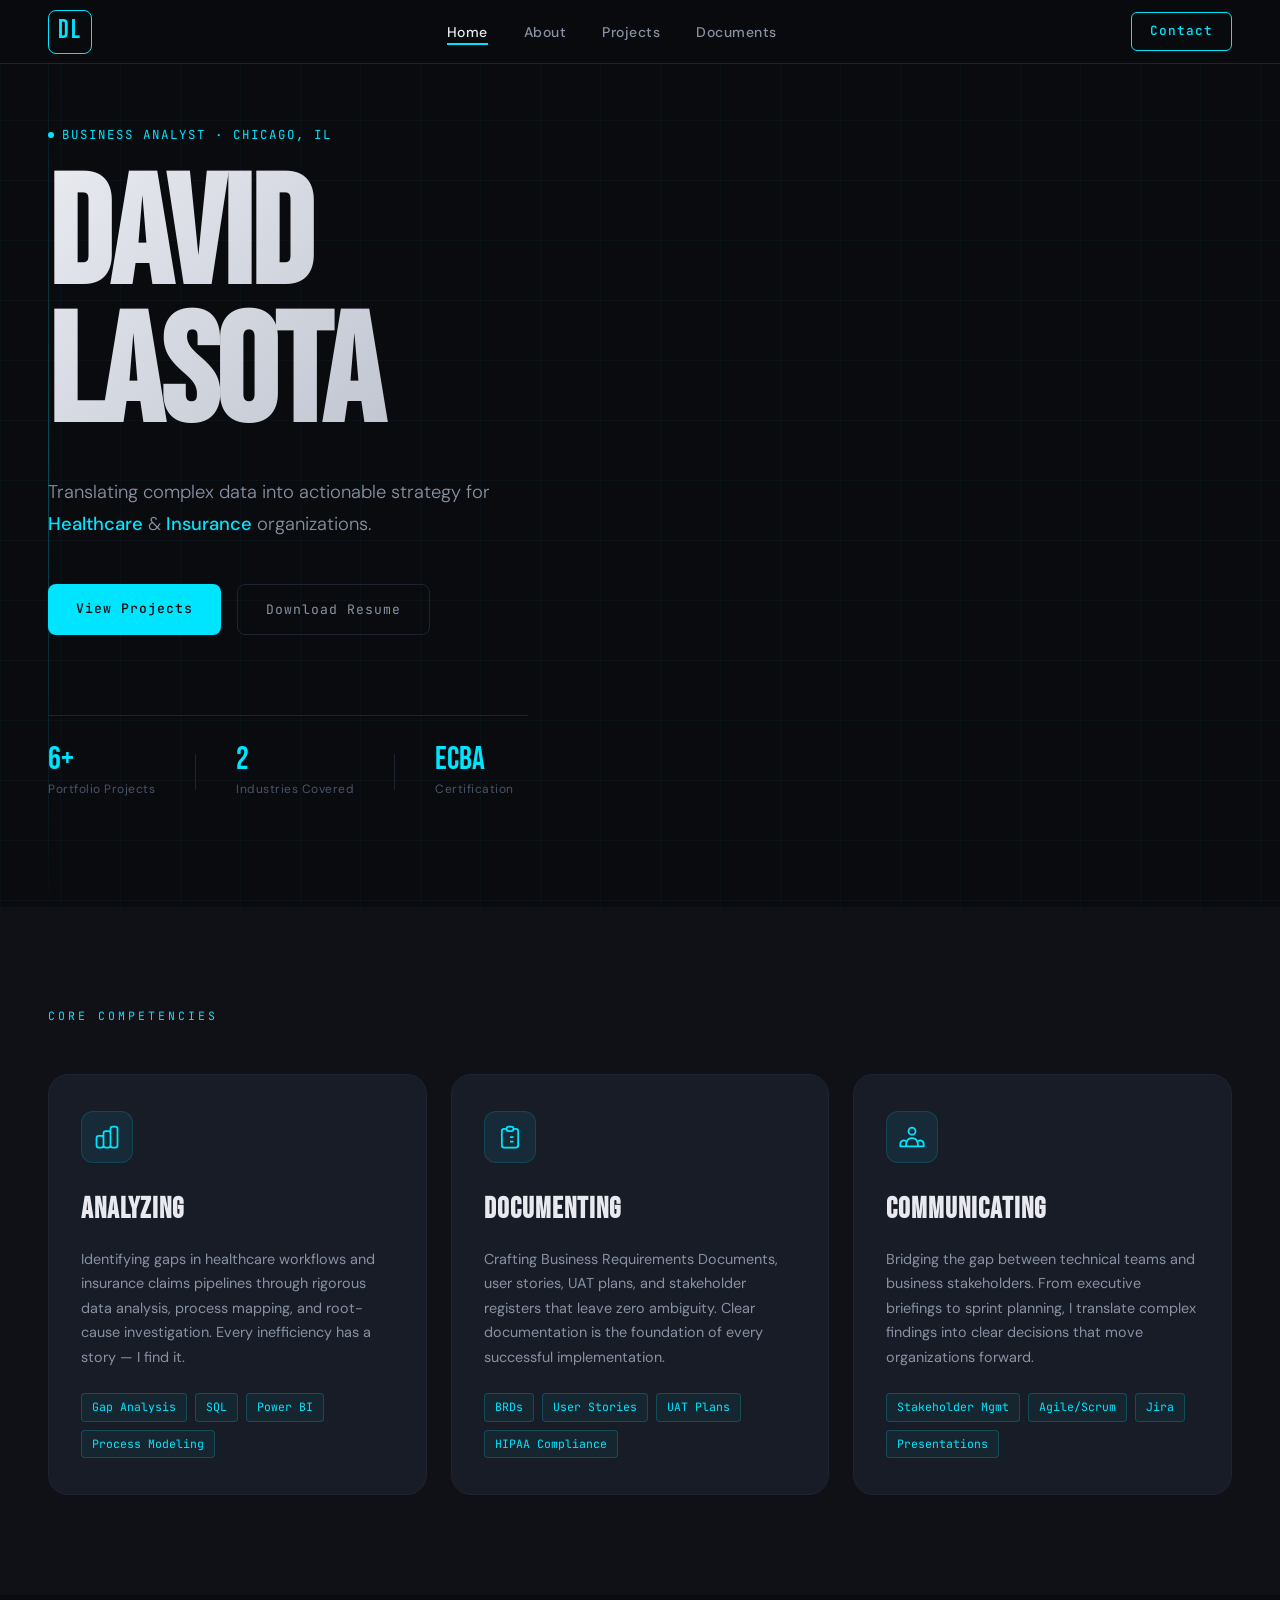
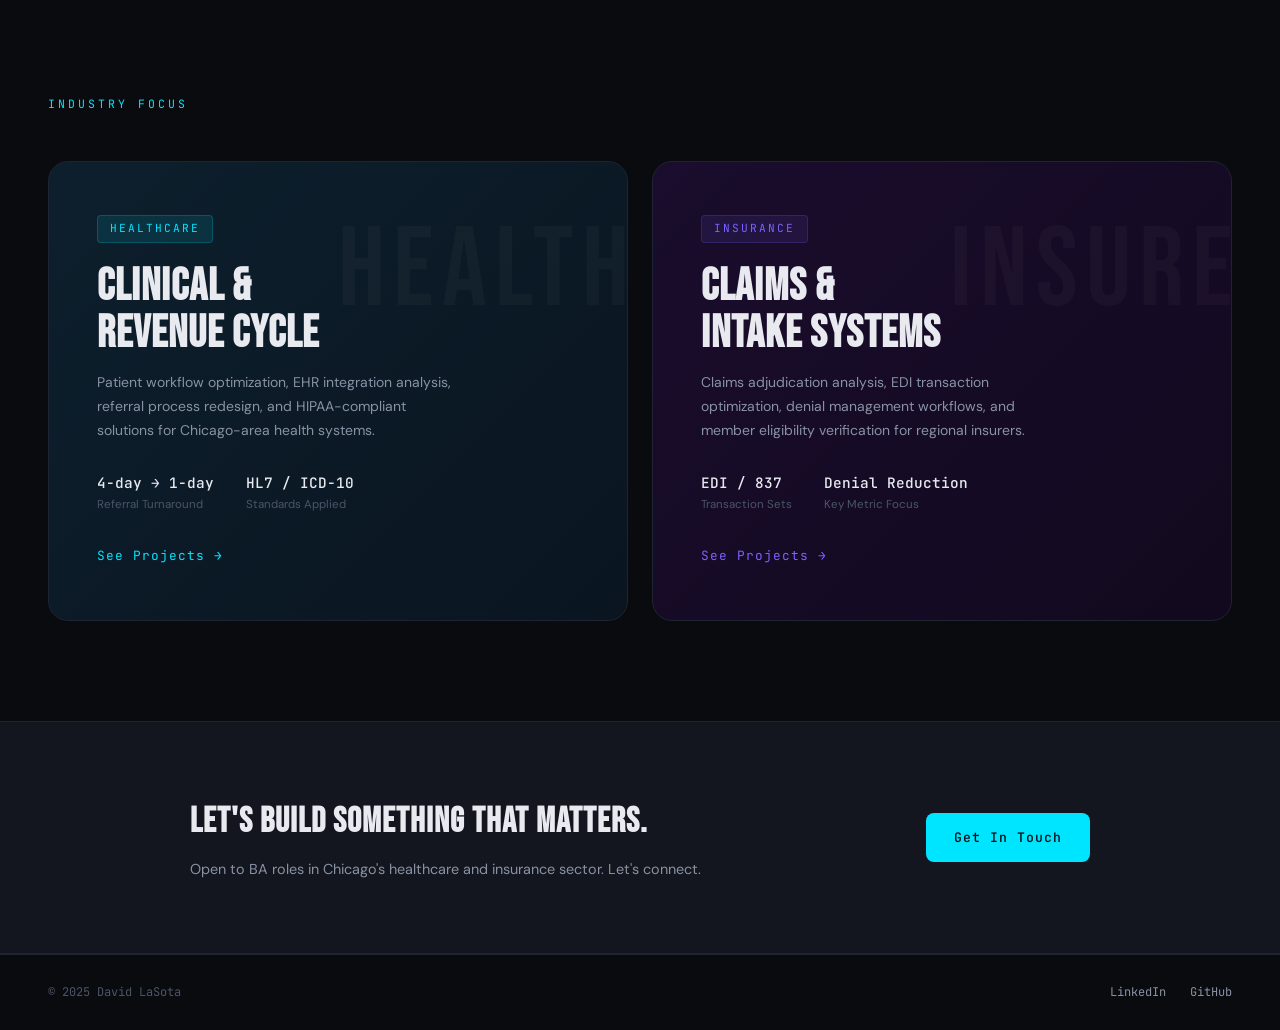
==== index.html @ ce4ca6f3 "Updated Email Contact" ====
<!DOCTYPE html>
<html lang="en">
<head>
  <meta charset="UTF-8" />
  <meta name="viewport" content="width=device-width, initial-scale=1.0"/>
  <title>David LaSota | Business Analyst</title>
  <link rel="preconnect" href="https://fonts.googleapis.com">
  <link rel="preconnect" href="https://fonts.gstatic.com" crossorigin>
  <link href="https://fonts.googleapis.com/css2?family=Bebas+Neue&family=DM+Sans:wght@300;400;500&family=JetBrains+Mono:wght@400;500&display=swap" rel="stylesheet">
  <link rel="stylesheet" href="style.css">
</head>
<body>

  <!-- NAV -->
  <nav class="navbar">
    <div class="nav-logo">DL</div>
    <ul class="nav-links">
      <li><a href="index.html" class="active">Home</a></li>
      <li><a href="about.html">About</a></li>
      <li><a href="projects.html">Projects</a></li>
      <li><a href="documents.html">Documents</a></li>
    </ul>
    <a href="mailto:djlasota2@gmail.com" class="nav-cta">Contact</a>
  </nav>

  <!-- HERO -->
  <section class="hero">
    <div class="hero-bg-grid"></div>
    <div class="hero-accent-line"></div>

    <div class="hero-content">
      <div class="hero-tag animate-in" style="animation-delay:0.1s">
        <span class="dot"></span> Business Analyst · Chicago, IL
      </div>
      <h1 class="hero-name animate-in" style="animation-delay:0.2s">David<br>LaSota</h1>
      <p class="hero-sub animate-in" style="animation-delay:0.35s">
        Translating complex data into actionable strategy for<br>
        <span class="accent">Healthcare</span> &amp; <span class="accent">Insurance</span> organizations.
      </p>
      <div class="hero-actions animate-in" style="animation-delay:0.5s">
        <a href="projects.html" class="btn-primary">View Projects</a>
        <a href="documents.html" class="btn-ghost">Download Resume</a>
      </div>
    </div>

    <div class="hero-stats animate-in" style="animation-delay:0.65s">
      <div class="stat">
        <span class="stat-num">6+</span>
        <span class="stat-label">Portfolio Projects</span>
      </div>
      <div class="stat-divider"></div>
      <div class="stat">
        <span class="stat-num">2</span>
        <span class="stat-label">Industries Covered</span>
      </div>
      <div class="stat-divider"></div>
      <div class="stat">
        <span class="stat-num">ECBA</span>
        <span class="stat-label">Certification</span>
      </div>
    </div>
  </section>

  <!-- PILLARS -->
  <section class="pillars">
    <div class="section-label">Core Competencies</div>

    <div class="pillars-grid">

      <div class="pillar-card animate-slide" style="animation-delay:0.1s">
        <div class="pillar-icon">
          <svg width="28" height="28" viewBox="0 0 24 24" fill="none" stroke="currentColor" stroke-width="1.5"><path d="M9 19v-6a2 2 0 00-2-2H5a2 2 0 00-2 2v6a2 2 0 002 2h2a2 2 0 002-2zm0 0V9a2 2 0 012-2h2a2 2 0 012 2v10m-6 0a2 2 0 002 2h2a2 2 0 002-2m0 0V5a2 2 0 012-2h2a2 2 0 012 2v14a2 2 0 01-2 2h-2a2 2 0 01-2-2z"/></svg>
        </div>
        <h3>Analyzing</h3>
        <p>Identifying gaps in healthcare workflows and insurance claims pipelines through rigorous data analysis, process mapping, and root-cause investigation. Every inefficiency has a story — I find it.</p>
        <div class="pillar-skills">
          <span>Gap Analysis</span><span>SQL</span><span>Power BI</span><span>Process Modeling</span>
        </div>
      </div>

      <div class="pillar-card animate-slide" style="animation-delay:0.25s">
        <div class="pillar-icon">
          <svg width="28" height="28" viewBox="0 0 24 24" fill="none" stroke="currentColor" stroke-width="1.5"><path d="M9 5H7a2 2 0 00-2 2v12a2 2 0 002 2h10a2 2 0 002-2V7a2 2 0 00-2-2h-2M9 5a2 2 0 002 2h2a2 2 0 002-2M9 5a2 2 0 012-2h2a2 2 0 012 2m-3 7h3m-3 4h3m-6-4h.01M9 16h.01"/></svg>
        </div>
        <h3>Documenting</h3>
        <p>Crafting Business Requirements Documents, user stories, UAT plans, and stakeholder registers that leave zero ambiguity. Clear documentation is the foundation of every successful implementation.</p>
        <div class="pillar-skills">
          <span>BRDs</span><span>User Stories</span><span>UAT Plans</span><span>HIPAA Compliance</span>
        </div>
      </div>

      <div class="pillar-card animate-slide" style="animation-delay:0.4s">
        <div class="pillar-icon">
          <svg width="28" height="28" viewBox="0 0 24 24" fill="none" stroke="currentColor" stroke-width="1.5"><path d="M17 20h5v-2a3 3 0 00-5.356-1.857M17 20H7m10 0v-2c0-.656-.126-1.283-.356-1.857M7 20H2v-2a3 3 0 015.356-1.857M7 20v-2c0-.656.126-1.283.356-1.857m0 0a5.002 5.002 0 019.288 0M15 7a3 3 0 11-6 0 3 3 0 016 0z"/></svg>
        </div>
        <h3>Communicating</h3>
        <p>Bridging the gap between technical teams and business stakeholders. From executive briefings to sprint planning, I translate complex findings into clear decisions that move organizations forward.</p>
        <div class="pillar-skills">
          <span>Stakeholder Mgmt</span><span>Agile/Scrum</span><span>Jira</span><span>Presentations</span>
        </div>
      </div>

    </div>
  </section>

  <!-- INDUSTRIES -->
  <section class="industries">
    <div class="section-label">Industry Focus</div>
    <div class="industries-grid">
      <div class="industry-card healthcare">
        <div class="industry-bg-text">HEALTH</div>
        <div class="industry-content">
          <div class="industry-tag">Healthcare</div>
          <h2>Clinical &amp;<br>Revenue Cycle</h2>
          <p>Patient workflow optimization, EHR integration analysis, referral process redesign, and HIPAA-compliant solutions for Chicago-area health systems.</p>
          <div class="industry-metrics">
            <div><span>4-day → 1-day</span><small>Referral Turnaround</small></div>
            <div><span>HL7 / ICD-10</span><small>Standards Applied</small></div>
          </div>
          <a href="projects.html" class="industry-link">See Projects →</a>
        </div>
      </div>
      <div class="industry-card insurance">
        <div class="industry-bg-text">INSURE</div>
        <div class="industry-content">
          <div class="industry-tag">Insurance</div>
          <h2>Claims &amp;<br>Intake Systems</h2>
          <p>Claims adjudication analysis, EDI transaction optimization, denial management workflows, and member eligibility verification for regional insurers.</p>
          <div class="industry-metrics">
            <div><span>EDI / 837</span><small>Transaction Sets</small></div>
            <div><span>Denial Reduction</span><small>Key Metric Focus</small></div>
          </div>
          <a href="projects.html" class="industry-link">See Projects →</a>
        </div>
      </div>
    </div>
  </section>

  <!-- CONTACT STRIP -->
  <section class="contact-strip">
    <div class="contact-strip-inner">
      <div>
        <h2>Let's build something that matters.</h2>
        <p>Open to BA roles in Chicago's healthcare and insurance sector. Let's connect.</p>
      </div>
      <a href="mailto:djlasota2@gmail.com" class="btn-primary">Get In Touch</a>
    </div>
  </section>

  <footer>
    <span>© 2025 David LaSota</span>
    <div class="footer-links">
      <a href="https://linkedin.com" target="_blank">LinkedIn</a>
      <a href="https://github.com" target="_blank">GitHub</a>
    </div>
  </footer>

</body>
</html>
---- style.css ----
/* ===========================
   DAVID LASOTA PORTFOLIO
   Dark · Bold · Modern
   =========================== */

*, *::before, *::after { box-sizing: border-box; margin: 0; padding: 0; }

:root {
  --bg:        #0a0b0f;
  --bg2:       #0f1117;
  --bg3:       #13161e;
  --surface:   #181c26;
  --border:    #1f2433;
  --accent:    #00e5ff;
  --accent2:   #ff4d6d;
  --accent3:   #7b61ff;
  --text:      #e8eaf0;
  --text-dim:  #8892a4;
  --text-mute: #4a5568;
  --font-display: 'Bebas Neue', sans-serif;
  --font-body:    'DM Sans', sans-serif;
  --font-mono:    'JetBrains Mono', monospace;
  --radius:    12px;
  --radius-lg: 20px;
}

html { scroll-behavior: smooth; }

body {
  background: var(--bg);
  color: var(--text);
  font-family: var(--font-body);
  font-size: 16px;
  line-height: 1.6;
  overflow-x: hidden;
}

a { color: inherit; text-decoration: none; }
img { max-width: 100%; }

/* ── SCROLLBAR ── */
::-webkit-scrollbar { width: 6px; }
::-webkit-scrollbar-track { background: var(--bg); }
::-webkit-scrollbar-thumb { background: var(--border); border-radius: 3px; }

/* ══════════════════════════
   NAVBAR
══════════════════════════ */
.navbar {
  position: fixed;
  top: 0; left: 0; right: 0;
  z-index: 100;
  display: flex;
  align-items: center;
  justify-content: space-between;
  padding: 0 48px;
  height: 64px;
  background: rgba(10, 11, 15, 0.85);
  backdrop-filter: blur(20px);
  border-bottom: 1px solid var(--border);
}

.nav-logo {
  font-family: var(--font-display);
  font-size: 1.6rem;
  letter-spacing: 2px;
  color: var(--accent);
  width: 44px;
  height: 44px;
  border: 1.5px solid var(--accent);
  display: flex;
  align-items: center;
  justify-content: center;
  border-radius: 8px;
}

.nav-links {
  display: flex;
  list-style: none;
  gap: 36px;
}

.nav-links a {
  font-size: 0.875rem;
  font-weight: 500;
  color: var(--text-dim);
  letter-spacing: 0.5px;
  transition: color 0.2s;
  position: relative;
}

.nav-links a::after {
  content: '';
  position: absolute;
  bottom: -4px; left: 0;
  width: 0; height: 1.5px;
  background: var(--accent);
  transition: width 0.25s ease;
}

.nav-links a:hover, .nav-links a.active {
  color: var(--text);
}
.nav-links a:hover::after, .nav-links a.active::after {
  width: 100%;
}

.nav-cta {
  font-size: 0.8rem;
  font-weight: 500;
  font-family: var(--font-mono);
  letter-spacing: 1px;
  color: var(--accent);
  border: 1px solid var(--accent);
  padding: 8px 18px;
  border-radius: 6px;
  transition: background 0.2s, color 0.2s;
}
.nav-cta:hover {
  background: var(--accent);
  color: var(--bg);
}

/* ══════════════════════════
   HERO
══════════════════════════ */
.hero {
  min-height: 100vh;
  display: flex;
  flex-direction: column;
  justify-content: center;
  padding: 120px 48px 80px;
  position: relative;
  overflow: hidden;
}

.hero-bg-grid {
  position: absolute;
  inset: 0;
  background-image:
    linear-gradient(rgba(0,229,255,0.03) 1px, transparent 1px),
    linear-gradient(90deg, rgba(0,229,255,0.03) 1px, transparent 1px);
  background-size: 60px 60px;
  pointer-events: none;
}

.hero-accent-line {
  position: absolute;
  top: 0; left: 48px;
  width: 1px;
  height: 100%;
  background: linear-gradient(to bottom, transparent, var(--accent), transparent);
  opacity: 0.3;
}

.hero-tag {
  display: inline-flex;
  align-items: center;
  gap: 8px;
  font-family: var(--font-mono);
  font-size: 0.78rem;
  color: var(--accent);
  letter-spacing: 2px;
  text-transform: uppercase;
  margin-bottom: 24px;
}

.dot {
  width: 6px; height: 6px;
  border-radius: 50%;
  background: var(--accent);
  animation: pulse 2s ease-in-out infinite;
}

@keyframes pulse {
  0%, 100% { opacity: 1; transform: scale(1); }
  50% { opacity: 0.4; transform: scale(0.7); }
}

.hero-name {
  font-family: var(--font-display);
  font-size: clamp(72px, 12vw, 160px);
  line-height: 0.9;
  letter-spacing: -2px;
  color: var(--text);
  margin-bottom: 32px;
  background: linear-gradient(135deg, #e8eaf0 0%, #8892a4 100%);
  -webkit-background-clip: text;
  -webkit-text-fill-color: transparent;
  background-clip: text;
}

.hero-sub {
  font-size: 1.15rem;
  color: var(--text-dim);
  font-weight: 300;
  line-height: 1.7;
  max-width: 480px;
  margin-bottom: 44px;
}

.accent {
  color: var(--accent);
  font-weight: 500;
  -webkit-text-fill-color: var(--accent);
}

.hero-actions {
  display: flex;
  gap: 16px;
  margin-bottom: 80px;
}

.btn-primary {
  background: var(--accent);
  color: var(--bg);
  font-family: var(--font-mono);
  font-size: 0.82rem;
  font-weight: 500;
  letter-spacing: 1px;
  padding: 14px 28px;
  border-radius: 8px;
  transition: transform 0.2s, box-shadow 0.2s;
}
.btn-primary:hover {
  transform: translateY(-2px);
  box-shadow: 0 8px 30px rgba(0,229,255,0.3);
}

.btn-ghost {
  color: var(--text-dim);
  font-family: var(--font-mono);
  font-size: 0.82rem;
  letter-spacing: 1px;
  padding: 14px 28px;
  border-radius: 8px;
  border: 1px solid var(--border);
  transition: border-color 0.2s, color 0.2s;
}
.btn-ghost:hover {
  border-color: var(--text-dim);
  color: var(--text);
}

.hero-stats {
  display: flex;
  align-items: center;
  gap: 40px;
  padding: 28px 0;
  border-top: 1px solid var(--border);
  max-width: 480px;
}

.stat { display: flex; flex-direction: column; }
.stat-num {
  font-family: var(--font-display);
  font-size: 2rem;
  color: var(--accent);
  line-height: 1;
}
.stat-label {
  font-size: 0.75rem;
  color: var(--text-mute);
  letter-spacing: 0.5px;
  margin-top: 4px;
}
.stat-divider {
  width: 1px;
  height: 36px;
  background: var(--border);
}

/* ══════════════════════════
   PILLARS
══════════════════════════ */
.pillars {
  padding: 100px 48px;
  background: var(--bg2);
  position: relative;
}

.section-label {
  font-family: var(--font-mono);
  font-size: 0.72rem;
  letter-spacing: 3px;
  text-transform: uppercase;
  color: var(--accent);
  margin-bottom: 48px;
}

.pillars-grid {
  display: grid;
  grid-template-columns: repeat(auto-fit, minmax(280px, 1fr));
  gap: 24px;
}

.pillar-card {
  background: var(--surface);
  border: 1px solid var(--border);
  border-radius: var(--radius-lg);
  padding: 36px 32px;
  transition: border-color 0.3s, transform 0.3s;
  position: relative;
  overflow: hidden;
}

.pillar-card::before {
  content: '';
  position: absolute;
  top: 0; left: 0; right: 0;
  height: 2px;
  background: linear-gradient(90deg, var(--accent), var(--accent3));
  transform: scaleX(0);
  transform-origin: left;
  transition: transform 0.4s ease;
}

.pillar-card:hover {
  border-color: rgba(0,229,255,0.3);
  transform: translateY(-4px);
}
.pillar-card:hover::before {
  transform: scaleX(1);
}

.pillar-icon {
  width: 52px; height: 52px;
  border-radius: 12px;
  background: rgba(0,229,255,0.08);
  border: 1px solid rgba(0,229,255,0.15);
  display: flex;
  align-items: center;
  justify-content: center;
  color: var(--accent);
  margin-bottom: 24px;
}

.pillar-card h3 {
  font-family: var(--font-display);
  font-size: 1.8rem;
  letter-spacing: 1px;
  color: var(--text);
  margin-bottom: 14px;
}

.pillar-card p {
  font-size: 0.9rem;
  color: var(--text-dim);
  line-height: 1.7;
  margin-bottom: 24px;
}

.pillar-skills {
  display: flex;
  flex-wrap: wrap;
  gap: 8px;
}

.pillar-skills span {
  font-family: var(--font-mono);
  font-size: 0.72rem;
  color: var(--accent);
  border: 1px solid rgba(0,229,255,0.2);
  padding: 4px 10px;
  border-radius: 4px;
  background: rgba(0,229,255,0.05);
}

/* ══════════════════════════
   INDUSTRIES
══════════════════════════ */
.industries {
  padding: 100px 48px;
  background: var(--bg);
}

.industries-grid {
  display: grid;
  grid-template-columns: 1fr 1fr;
  gap: 24px;
}

.industry-card {
  position: relative;
  border-radius: var(--radius-lg);
  padding: 52px 48px;
  overflow: hidden;
  border: 1px solid var(--border);
  min-height: 380px;
  display: flex;
  align-items: flex-end;
  transition: border-color 0.3s;
}

.industry-card.healthcare {
  background: linear-gradient(135deg, #0d1f2d 0%, #0a1520 100%);
}

.industry-card.insurance {
  background: linear-gradient(135deg, #1a0d2d 0%, #12091e 100%);
}

.industry-card.healthcare:hover { border-color: rgba(0,229,255,0.4); }
.industry-card.insurance:hover { border-color: rgba(123,97,255,0.4); }

.industry-bg-text {
  position: absolute;
  top: 20px; right: -10px;
  font-family: var(--font-display);
  font-size: 7rem;
  letter-spacing: 8px;
  color: rgba(255,255,255,0.03);
  pointer-events: none;
  user-select: none;
  white-space: nowrap;
}

.industry-content { position: relative; z-index: 1; width: 100%; }

.industry-tag {
  display: inline-block;
  font-family: var(--font-mono);
  font-size: 0.7rem;
  letter-spacing: 2px;
  text-transform: uppercase;
  padding: 4px 12px;
  border-radius: 4px;
  margin-bottom: 20px;
}

.healthcare .industry-tag {
  background: rgba(0,229,255,0.1);
  color: var(--accent);
  border: 1px solid rgba(0,229,255,0.2);
}

.insurance .industry-tag {
  background: rgba(123,97,255,0.1);
  color: var(--accent3);
  border: 1px solid rgba(123,97,255,0.2);
}

.industry-content h2 {
  font-family: var(--font-display);
  font-size: 2.8rem;
  line-height: 1.05;
  letter-spacing: 1px;
  color: var(--text);
  margin-bottom: 14px;
}

.industry-content p {
  font-size: 0.875rem;
  color: var(--text-dim);
  line-height: 1.7;
  max-width: 360px;
  margin-bottom: 28px;
}

.industry-metrics {
  display: flex;
  gap: 32px;
  margin-bottom: 28px;
}

.industry-metrics div {
  display: flex;
  flex-direction: column;
}

.industry-metrics span {
  font-family: var(--font-mono);
  font-size: 0.9rem;
  font-weight: 500;
  color: var(--text);
}

.industry-metrics small {
  font-size: 0.72rem;
  color: var(--text-mute);
  margin-top: 2px;
}

.industry-link {
  font-family: var(--font-mono);
  font-size: 0.8rem;
  letter-spacing: 1px;
  transition: letter-spacing 0.2s;
}

.healthcare .industry-link { color: var(--accent); }
.insurance .industry-link { color: var(--accent3); }

.industry-card:hover .industry-link { letter-spacing: 2px; }

/* ══════════════════════════
   CONTACT STRIP
══════════════════════════ */
.contact-strip {
  background: var(--bg3);
  border-top: 1px solid var(--border);
  border-bottom: 1px solid var(--border);
  padding: 72px 48px;
}

.contact-strip-inner {
  display: flex;
  align-items: center;
  justify-content: space-between;
  gap: 32px;
  max-width: 900px;
  margin: 0 auto;
}

.contact-strip h2 {
  font-family: var(--font-display);
  font-size: 2.2rem;
  letter-spacing: 1px;
  color: var(--text);
  margin-bottom: 8px;
}

.contact-strip p {
  color: var(--text-dim);
  font-size: 0.9rem;
}

/* ══════════════════════════
   FOOTER
══════════════════════════ */
footer {
  padding: 28px 48px;
  display: flex;
  align-items: center;
  justify-content: space-between;
  background: var(--bg);
  border-top: 1px solid var(--border);
}

footer span {
  font-family: var(--font-mono);
  font-size: 0.75rem;
  color: var(--text-mute);
}

.footer-links {
  display: flex;
  gap: 24px;
}

.footer-links a {
  font-family: var(--font-mono);
  font-size: 0.75rem;
  color: var(--text-dim);
  transition: color 0.2s;
}
.footer-links a:hover { color: var(--accent); }

/* ══════════════════════════
   ABOUT PAGE
══════════════════════════ */
.page-hero {
  padding: 140px 48px 72px;
  background: var(--bg);
  position: relative;
  overflow: hidden;
}

.page-hero::before {
  content: '';
  position: absolute;
  inset: 0;
  background-image:
    linear-gradient(rgba(0,229,255,0.02) 1px, transparent 1px),
    linear-gradient(90deg, rgba(0,229,255,0.02) 1px, transparent 1px);
  background-size: 60px 60px;
}

.page-hero-inner { position: relative; z-index: 1; }

.page-tag {
  font-family: var(--font-mono);
  font-size: 0.72rem;
  letter-spacing: 3px;
  text-transform: uppercase;
  color: var(--accent);
  margin-bottom: 20px;
}

.page-title {
  font-family: var(--font-display);
  font-size: clamp(52px, 8vw, 100px);
  line-height: 0.95;
  letter-spacing: -1px;
  background: linear-gradient(135deg, #e8eaf0 0%, #8892a4 100%);
  -webkit-background-clip: text;
  -webkit-text-fill-color: transparent;
  background-clip: text;
  margin-bottom: 24px;
}

.page-desc {
  font-size: 1rem;
  color: var(--text-dim);
  max-width: 540px;
  line-height: 1.75;
}

/* About sections */
.about-body {
  padding: 80px 48px;
  background: var(--bg2);
}

.about-grid {
  display: grid;
  grid-template-columns: 1fr 1fr;
  gap: 48px;
  max-width: 1100px;
  margin: 0 auto 72px;
}

.about-block h3 {
  font-family: var(--font-display);
  font-size: 1.6rem;
  letter-spacing: 1px;
  color: var(--text);
  margin-bottom: 12px;
}

.about-block p {
  font-size: 0.9rem;
  color: var(--text-dim);
  line-height: 1.75;
}

.skills-section {
  max-width: 1100px;
  margin: 0 auto;
}

.skills-section h3 {
  font-family: var(--font-display);
  font-size: 1.6rem;
  color: var(--text);
  margin-bottom: 28px;
}

.skills-grid {
  display: grid;
  grid-template-columns: repeat(auto-fill, minmax(200px, 1fr));
  gap: 16px;
}

.skill-item {
  background: var(--surface);
  border: 1px solid var(--border);
  border-radius: var(--radius);
  padding: 18px 20px;
  transition: border-color 0.2s;
}

.skill-item:hover { border-color: rgba(0,229,255,0.3); }

.skill-name {
  font-size: 0.875rem;
  font-weight: 500;
  color: var(--text);
  margin-bottom: 10px;
}

.skill-bar {
  height: 3px;
  background: var(--border);
  border-radius: 2px;
  overflow: hidden;
}

.skill-fill {
  height: 100%;
  border-radius: 2px;
  background: linear-gradient(90deg, var(--accent), var(--accent3));
  animation: fillBar 1.2s ease forwards;
  transform-origin: left;
}

@keyframes fillBar {
  from { transform: scaleX(0); }
  to { transform: scaleX(1); }
}

.cert-section {
  padding: 80px 48px;
  background: var(--bg);
}

.cert-grid {
  display: grid;
  grid-template-columns: repeat(auto-fit, minmax(240px, 1fr));
  gap: 20px;
  max-width: 1100px;
  margin: 0 auto;
}

.cert-card {
  background: var(--surface);
  border: 1px solid var(--border);
  border-radius: var(--radius-lg);
  padding: 28px 24px;
  display: flex;
  gap: 18px;
  align-items: flex-start;
  transition: border-color 0.3s, transform 0.3s;
}

.cert-card:hover {
  border-color: rgba(0,229,255,0.3);
  transform: translateY(-3px);
}

.cert-icon {
  font-size: 1.8rem;
  flex-shrink: 0;
}

.cert-info strong {
  display: block;
  font-size: 0.875rem;
  color: var(--text);
  margin-bottom: 4px;
}

.cert-info span {
  font-family: var(--font-mono);
  font-size: 0.72rem;
  color: var(--accent);
}

/* ══════════════════════════
   PROJECTS PAGE
══════════════════════════ */
.projects-body {
  padding: 80px 48px;
  background: var(--bg2);
}

.projects-filter {
  display: flex;
  gap: 12px;
  margin-bottom: 52px;
  flex-wrap: wrap;
}

.filter-btn {
  font-family: var(--font-mono);
  font-size: 0.75rem;
  letter-spacing: 1px;
  text-transform: uppercase;
  padding: 8px 18px;
  border-radius: 6px;
  border: 1px solid var(--border);
  color: var(--text-dim);
  background: transparent;
  cursor: pointer;
  transition: all 0.2s;
}

.filter-btn:hover, .filter-btn.active {
  border-color: var(--accent);
  color: var(--accent);
  background: rgba(0,229,255,0.05);
}

.projects-grid {
  display: grid;
  grid-template-columns: repeat(auto-fill, minmax(340px, 1fr));
  gap: 28px;
}

.project-card {
  background: var(--surface);
  border: 1px solid var(--border);
  border-radius: var(--radius-lg);
  overflow: hidden;
  transition: border-color 0.3s, transform 0.3s;
}

.project-card:hover {
  border-color: rgba(0,229,255,0.3);
  transform: translateY(-5px);
}

.project-header {
  padding: 28px 28px 0;
  display: flex;
  align-items: flex-start;
  justify-content: space-between;
  gap: 16px;
}

.project-badge {
  font-family: var(--font-mono);
  font-size: 0.68rem;
  letter-spacing: 1.5px;
  text-transform: uppercase;
  padding: 4px 10px;
  border-radius: 4px;
}

.badge-health {
  background: rgba(0,229,255,0.1);
  color: var(--accent);
  border: 1px solid rgba(0,229,255,0.2);
}

.badge-insurance {
  background: rgba(123,97,255,0.1);
  color: var(--accent3);
  border: 1px solid rgba(123,97,255,0.2);
}

.badge-both {
  background: rgba(255,77,109,0.1);
  color: var(--accent2);
  border: 1px solid rgba(255,77,109,0.2);
}

.project-icon {
  font-size: 1.6rem;
}

.project-body {
  padding: 20px 28px 28px;
}

.project-body h3 {
  font-family: var(--font-display);
  font-size: 1.45rem;
  letter-spacing: 0.5px;
  color: var(--text);
  margin-bottom: 10px;
}

.project-body p {
  font-size: 0.875rem;
  color: var(--text-dim);
  line-height: 1.7;
  margin-bottom: 20px;
}

.project-tags {
  display: flex;
  flex-wrap: wrap;
  gap: 8px;
  margin-bottom: 24px;
}

.project-tags span {
  font-family: var(--font-mono);
  font-size: 0.68rem;
  color: var(--text-mute);
  border: 1px solid var(--border);
  padding: 3px 8px;
  border-radius: 3px;
}

.project-links {
  display: flex;
  gap: 14px;
  border-top: 1px solid var(--border);
  padding-top: 20px;
}

.project-links a {
  font-family: var(--font-mono);
  font-size: 0.75rem;
  letter-spacing: 0.5px;
  color: var(--text-dim);
  transition: color 0.2s;
}

.project-links a:hover { color: var(--accent); }

/* ══════════════════════════
   DOCUMENTS PAGE
══════════════════════════ */
.documents-body {
  padding: 80px 48px;
  background: var(--bg2);
}

.docs-category {
  margin-bottom: 64px;
}

.docs-category-title {
  font-family: var(--font-display);
  font-size: 1.6rem;
  letter-spacing: 1px;
  color: var(--text);
  margin-bottom: 24px;
  padding-bottom: 16px;
  border-bottom: 1px solid var(--border);
}

.docs-grid {
  display: grid;
  grid-template-columns: repeat(auto-fill, minmax(280px, 1fr));
  gap: 20px;
}

.doc-card {
  background: var(--surface);
  border: 1px solid var(--border);
  border-radius: var(--radius);
  padding: 24px;
  display: flex;
  gap: 18px;
  align-items: flex-start;
  transition: border-color 0.3s, transform 0.3s;
  cursor: pointer;
}

.doc-card:hover {
  border-color: rgba(0,229,255,0.3);
  transform: translateY(-3px);
}

.doc-type-icon {
  width: 44px; height: 44px;
  border-radius: 10px;
  display: flex;
  align-items: center;
  justify-content: center;
  font-family: var(--font-mono);
  font-size: 0.65rem;
  font-weight: 500;
  letter-spacing: 0.5px;
  flex-shrink: 0;
}

.type-pdf { background: rgba(255,77,109,0.1); color: var(--accent2); border: 1px solid rgba(255,77,109,0.2); }
.type-ppt { background: rgba(255,150,50,0.1); color: #ff9632; border: 1px solid rgba(255,150,50,0.2); }
.type-xls { background: rgba(0,200,100,0.1); color: #00c864; border: 1px solid rgba(0,200,100,0.2); }
.type-doc { background: rgba(0,229,255,0.1); color: var(--accent); border: 1px solid rgba(0,229,255,0.2); }

.doc-info strong {
  display: block;
  font-size: 0.875rem;
  color: var(--text);
  margin-bottom: 5px;
  line-height: 1.4;
}

.doc-info span {
  font-size: 0.78rem;
  color: var(--text-mute);
}

/* ══════════════════════════
   ANIMATIONS
══════════════════════════ */
.animate-in {
  opacity: 0;
  transform: translateY(24px);
  animation: fadeUp 0.7s ease forwards;
}

.animate-slide {
  opacity: 0;
  transform: translateY(32px);
  animation: fadeUp 0.7s ease forwards;
}

@keyframes fadeUp {
  to { opacity: 1; transform: translateY(0); }
}

/* ══════════════════════════
   RESPONSIVE
══════════════════════════ */
@media (max-width: 900px) {
  .navbar { padding: 0 24px; }
  .hero, .pillars, .industries, .contact-strip,
  .about-body, .cert-section, .projects-body, .documents-body, .page-hero {
    padding-left: 24px;
    padding-right: 24px;
  }
  .industries-grid { grid-template-columns: 1fr; }
  .about-grid { grid-template-columns: 1fr; }
  .contact-strip-inner { flex-direction: column; align-items: flex-start; }
  .hero-stats { gap: 24px; }
  footer { padding: 20px 24px; }
}

@media (max-width: 600px) {
  .nav-links { display: none; }
  .hero-name { font-size: 14vw; }
  .hero-actions { flex-direction: column; }
  .hero-stats { flex-direction: column; gap: 16px; }
  .stat-divider { display: none; }
  .pillars-grid { grid-template-columns: 1fr; }
}
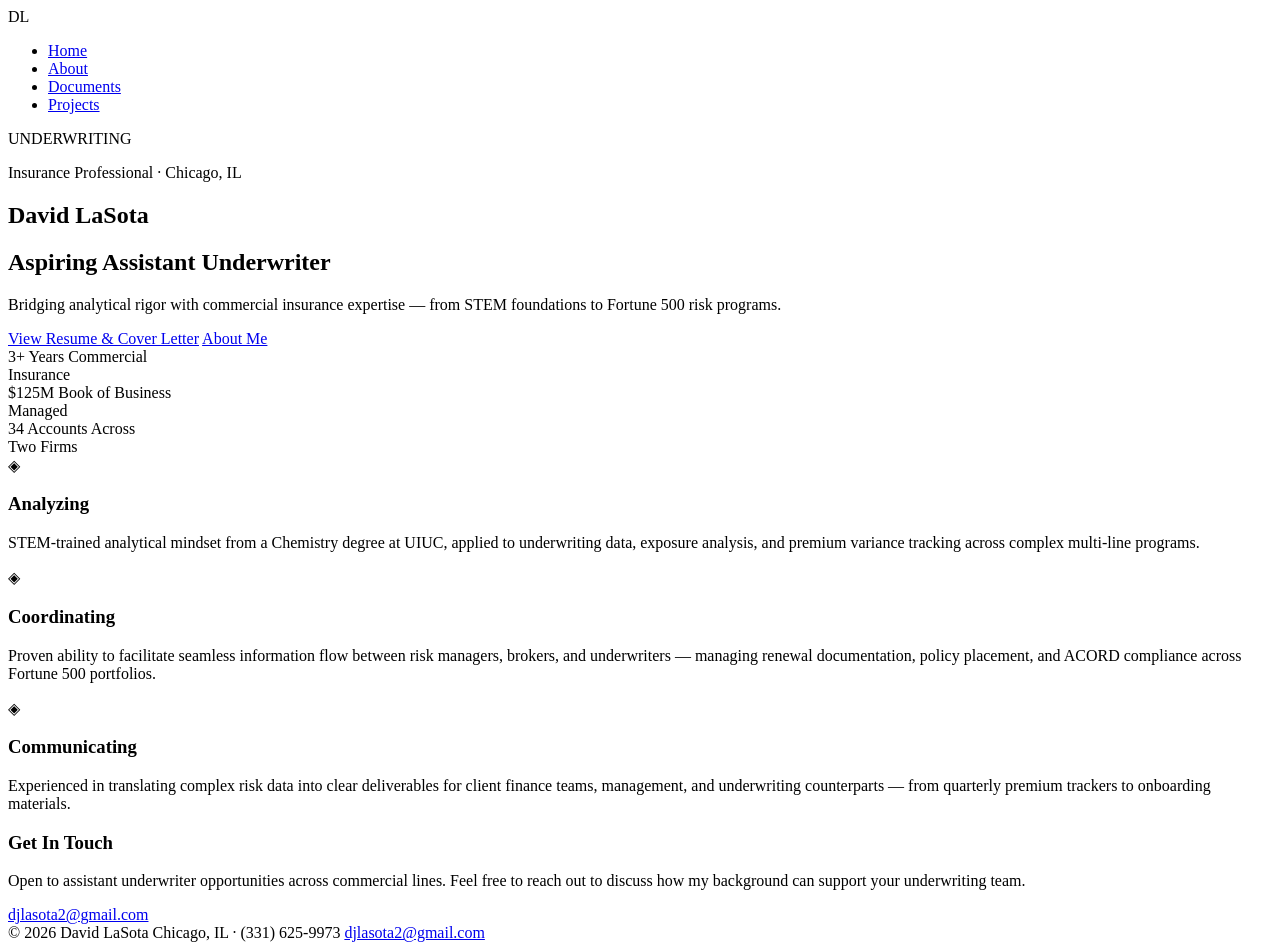
==== commit 6ed7e73e: "Added New portfolio website" ====
--- a/index.html
+++ b/index.html
@@ -2,157 +2,85 @@
 <html lang="en">
 <head>
   <meta charset="UTF-8" />
-  <meta name="viewport" content="width=device-width, initial-scale=1.0"/>
-  <title>David LaSota | Business Analyst</title>
+  <meta name="viewport" content="width=device-width, initial-scale=1.0" />
+  <title>David LaSota | Insurance Professional</title>
   <link rel="preconnect" href="https://fonts.googleapis.com">
   <link rel="preconnect" href="https://fonts.gstatic.com" crossorigin>
-  <link href="https://fonts.googleapis.com/css2?family=Bebas+Neue&family=DM+Sans:wght@300;400;500&family=JetBrains+Mono:wght@400;500&display=swap" rel="stylesheet">
-  <link rel="stylesheet" href="style.css">
+  <link href="https://fonts.googleapis.com/css2?family=Cormorant+Garamond:ital,wght@0,300;0,400;0,600;1,300&family=DM+Mono:wght@300;400&family=DM+Sans:wght@300;400;500&display=swap" rel="stylesheet">
+  <link rel="stylesheet" href="style.css" />
 </head>
 <body>
 
-  <!-- NAV -->
   <nav class="navbar">
     <div class="nav-logo">DL</div>
     <ul class="nav-links">
       <li><a href="index.html" class="active">Home</a></li>
       <li><a href="about.html">About</a></li>
+      <li><a href="documents.html">Documents</a></li>
       <li><a href="projects.html">Projects</a></li>
-      <li><a href="documents.html">Documents</a></li>
     </ul>
-    <a href="mailto:djlasota2@gmail.com" class="nav-cta">Contact</a>
   </nav>
 
-  <!-- HERO -->
   <section class="hero">
-    <div class="hero-bg-grid"></div>
-    <div class="hero-accent-line"></div>
-
+    <div class="hero-bg-text">UNDERWRITING</div>
     <div class="hero-content">
-      <div class="hero-tag animate-in" style="animation-delay:0.1s">
-        <span class="dot"></span> Business Analyst · Chicago, IL
-      </div>
-      <h1 class="hero-name animate-in" style="animation-delay:0.2s">David<br>LaSota</h1>
-      <p class="hero-sub animate-in" style="animation-delay:0.35s">
-        Translating complex data into actionable strategy for<br>
-        <span class="accent">Healthcare</span> &amp; <span class="accent">Insurance</span> organizations.
-      </p>
-      <div class="hero-actions animate-in" style="animation-delay:0.5s">
-        <a href="projects.html" class="btn-primary">View Projects</a>
-        <a href="documents.html" class="btn-ghost">Download Resume</a>
+      <p class="hero-eyebrow">Insurance Professional · Chicago, IL</p>
+      <h1 class="hero-name">David LaSota</h1>
+      <h2 class="hero-title">Aspiring Assistant Underwriter</h2>
+      <p class="hero-tagline">Bridging analytical rigor with commercial insurance expertise — from STEM foundations to Fortune 500 risk programs.</p>
+      <div class="hero-cta">
+        <a href="documents.html" class="btn-primary">View Resume & Cover Letter</a>
+        <a href="about.html" class="btn-secondary">About Me</a>
       </div>
     </div>
-
-    <div class="hero-stats animate-in" style="animation-delay:0.65s">
+    <div class="hero-stats">
       <div class="stat">
-        <span class="stat-num">6+</span>
-        <span class="stat-label">Portfolio Projects</span>
+        <span class="stat-num">3+</span>
+        <span class="stat-label">Years Commercial<br>Insurance</span>
       </div>
       <div class="stat-divider"></div>
       <div class="stat">
-        <span class="stat-num">2</span>
-        <span class="stat-label">Industries Covered</span>
+        <span class="stat-num">$125M</span>
+        <span class="stat-label">Book of Business<br>Managed</span>
       </div>
       <div class="stat-divider"></div>
       <div class="stat">
-        <span class="stat-num">ECBA</span>
-        <span class="stat-label">Certification</span>
+        <span class="stat-num">34</span>
+        <span class="stat-label">Accounts Across<br>Two Firms</span>
       </div>
     </div>
   </section>
 
-  <!-- PILLARS -->
   <section class="pillars">
-    <div class="section-label">Core Competencies</div>
-
-    <div class="pillars-grid">
-
-      <div class="pillar-card animate-slide" style="animation-delay:0.1s">
-        <div class="pillar-icon">
-          <svg width="28" height="28" viewBox="0 0 24 24" fill="none" stroke="currentColor" stroke-width="1.5"><path d="M9 19v-6a2 2 0 00-2-2H5a2 2 0 00-2 2v6a2 2 0 002 2h2a2 2 0 002-2zm0 0V9a2 2 0 012-2h2a2 2 0 012 2v10m-6 0a2 2 0 002 2h2a2 2 0 002-2m0 0V5a2 2 0 012-2h2a2 2 0 012 2v14a2 2 0 01-2 2h-2a2 2 0 01-2-2z"/></svg>
-        </div>
-        <h3>Analyzing</h3>
-        <p>Identifying gaps in healthcare workflows and insurance claims pipelines through rigorous data analysis, process mapping, and root-cause investigation. Every inefficiency has a story — I find it.</p>
-        <div class="pillar-skills">
-          <span>Gap Analysis</span><span>SQL</span><span>Power BI</span><span>Process Modeling</span>
-        </div>
-      </div>
-
-      <div class="pillar-card animate-slide" style="animation-delay:0.25s">
-        <div class="pillar-icon">
-          <svg width="28" height="28" viewBox="0 0 24 24" fill="none" stroke="currentColor" stroke-width="1.5"><path d="M9 5H7a2 2 0 00-2 2v12a2 2 0 002 2h10a2 2 0 002-2V7a2 2 0 00-2-2h-2M9 5a2 2 0 002 2h2a2 2 0 002-2M9 5a2 2 0 012-2h2a2 2 0 012 2m-3 7h3m-3 4h3m-6-4h.01M9 16h.01"/></svg>
-        </div>
-        <h3>Documenting</h3>
-        <p>Crafting Business Requirements Documents, user stories, UAT plans, and stakeholder registers that leave zero ambiguity. Clear documentation is the foundation of every successful implementation.</p>
-        <div class="pillar-skills">
-          <span>BRDs</span><span>User Stories</span><span>UAT Plans</span><span>HIPAA Compliance</span>
-        </div>
-      </div>
-
-      <div class="pillar-card animate-slide" style="animation-delay:0.4s">
-        <div class="pillar-icon">
-          <svg width="28" height="28" viewBox="0 0 24 24" fill="none" stroke="currentColor" stroke-width="1.5"><path d="M17 20h5v-2a3 3 0 00-5.356-1.857M17 20H7m10 0v-2c0-.656-.126-1.283-.356-1.857M7 20H2v-2a3 3 0 015.356-1.857M7 20v-2c0-.656.126-1.283.356-1.857m0 0a5.002 5.002 0 019.288 0M15 7a3 3 0 11-6 0 3 3 0 016 0z"/></svg>
-        </div>
-        <h3>Communicating</h3>
-        <p>Bridging the gap between technical teams and business stakeholders. From executive briefings to sprint planning, I translate complex findings into clear decisions that move organizations forward.</p>
-        <div class="pillar-skills">
-          <span>Stakeholder Mgmt</span><span>Agile/Scrum</span><span>Jira</span><span>Presentations</span>
-        </div>
-      </div>
-
+    <div class="pillar">
+      <span class="pillar-icon">◈</span>
+      <h3>Analyzing</h3>
+      <p>STEM-trained analytical mindset from a Chemistry degree at UIUC, applied to underwriting data, exposure analysis, and premium variance tracking across complex multi-line programs.</p>
+    </div>
+    <div class="pillar">
+      <span class="pillar-icon">◈</span>
+      <h3>Coordinating</h3>
+      <p>Proven ability to facilitate seamless information flow between risk managers, brokers, and underwriters — managing renewal documentation, policy placement, and ACORD compliance across Fortune 500 portfolios.</p>
+    </div>
+    <div class="pillar">
+      <span class="pillar-icon">◈</span>
+      <h3>Communicating</h3>
+      <p>Experienced in translating complex risk data into clear deliverables for client finance teams, management, and underwriting counterparts — from quarterly premium trackers to onboarding materials.</p>
     </div>
   </section>
 
-  <!-- INDUSTRIES -->
-  <section class="industries">
-    <div class="section-label">Industry Focus</div>
-    <div class="industries-grid">
-      <div class="industry-card healthcare">
-        <div class="industry-bg-text">HEALTH</div>
-        <div class="industry-content">
-          <div class="industry-tag">Healthcare</div>
-          <h2>Clinical &amp;<br>Revenue Cycle</h2>
-          <p>Patient workflow optimization, EHR integration analysis, referral process redesign, and HIPAA-compliant solutions for Chicago-area health systems.</p>
-          <div class="industry-metrics">
-            <div><span>4-day → 1-day</span><small>Referral Turnaround</small></div>
-            <div><span>HL7 / ICD-10</span><small>Standards Applied</small></div>
-          </div>
-          <a href="projects.html" class="industry-link">See Projects →</a>
-        </div>
-      </div>
-      <div class="industry-card insurance">
-        <div class="industry-bg-text">INSURE</div>
-        <div class="industry-content">
-          <div class="industry-tag">Insurance</div>
-          <h2>Claims &amp;<br>Intake Systems</h2>
-          <p>Claims adjudication analysis, EDI transaction optimization, denial management workflows, and member eligibility verification for regional insurers.</p>
-          <div class="industry-metrics">
-            <div><span>EDI / 837</span><small>Transaction Sets</small></div>
-            <div><span>Denial Reduction</span><small>Key Metric Focus</small></div>
-          </div>
-          <a href="projects.html" class="industry-link">See Projects →</a>
-        </div>
-      </div>
+  <section class="contact-strip">
+    <div class="contact-inner">
+      <h3>Get In Touch</h3>
+      <p>Open to assistant underwriter opportunities across commercial lines. Feel free to reach out to discuss how my background can support your underwriting team.</p>
+      <a href="mailto:djlasota2@gmail.com" class="btn-primary">djlasota2@gmail.com</a>
     </div>
   </section>
 
-  <!-- CONTACT STRIP -->
-  <section class="contact-strip">
-    <div class="contact-strip-inner">
-      <div>
-        <h2>Let's build something that matters.</h2>
-        <p>Open to BA roles in Chicago's healthcare and insurance sector. Let's connect.</p>
-      </div>
-      <a href="mailto:djlasota2@gmail.com" class="btn-primary">Get In Touch</a>
-    </div>
-  </section>
-
-  <footer>
-    <span>© 2025 David LaSota</span>
-    <div class="footer-links">
-      <a href="https://linkedin.com" target="_blank">LinkedIn</a>
-      <a href="https://github.com" target="_blank">GitHub</a>
-    </div>
+  <footer class="footer">
+    <span>© 2026 David LaSota</span>
+    <span>Chicago, IL · (331) 625-9973</span>
+    <a href="mailto:djlasota2@gmail.com">djlasota2@gmail.com</a>
   </footer>
 
 </body>
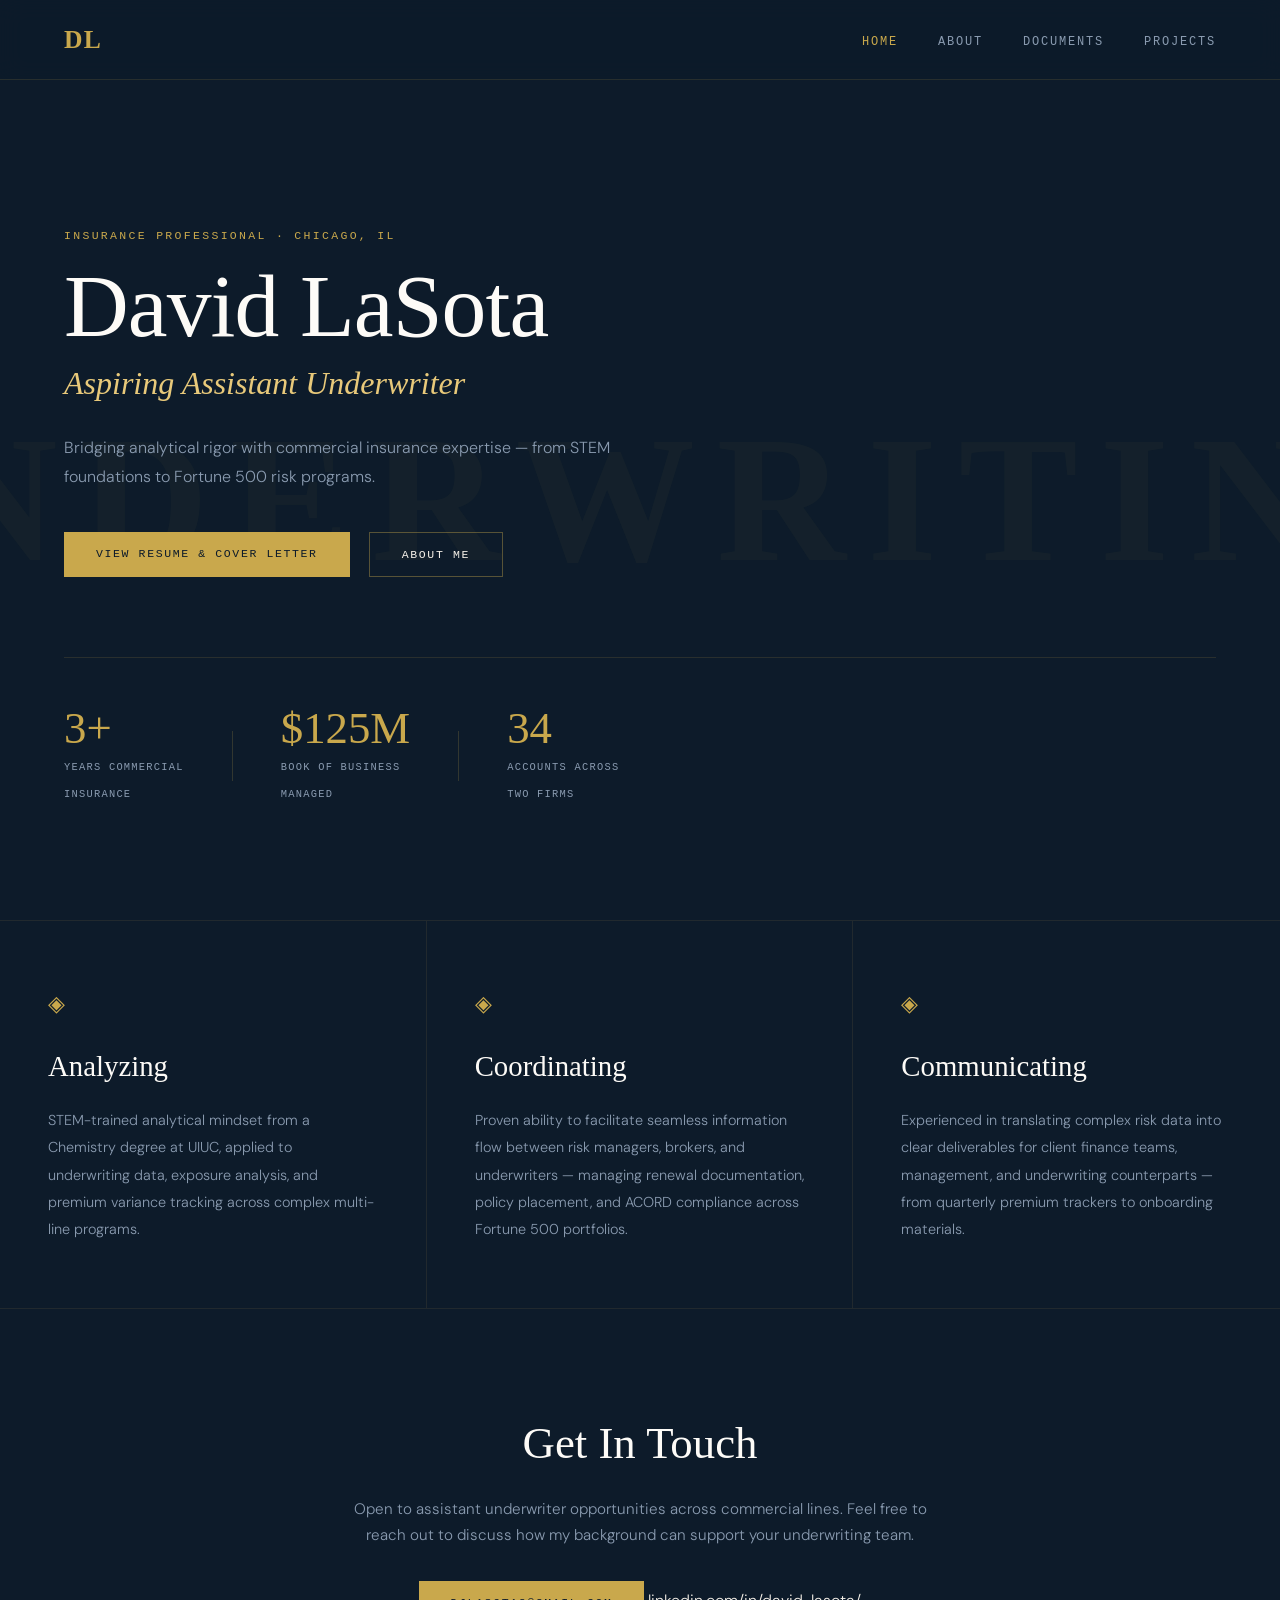
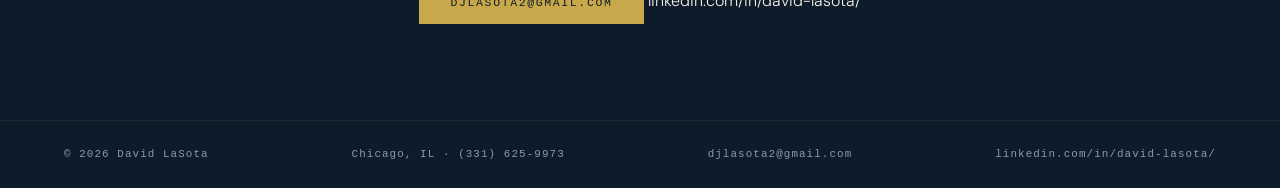
==== commit c191eb73: "Updated linkedin https index.html" ====
--- a/index.html
+++ b/index.html
@@ -74,6 +74,7 @@
       <h3>Get In Touch</h3>
       <p>Open to assistant underwriter opportunities across commercial lines. Feel free to reach out to discuss how my background can support your underwriting team.</p>
       <a href="mailto:djlasota2@gmail.com" class="btn-primary">djlasota2@gmail.com</a>
+      <a href="https://www.linkedin.com/in/david-lasota/">linkedin.com/in/david-lasota/</a>
     </div>
   </section>
 
@@ -81,6 +82,7 @@
     <span>© 2026 David LaSota</span>
     <span>Chicago, IL · (331) 625-9973</span>
     <a href="mailto:djlasota2@gmail.com">djlasota2@gmail.com</a>
+    <a href="https://www.linkedin.com/in/david-lasota/">linkedin.com/in/david-lasota/</a>
   </footer>
 
 </body>
--- a/style.css
+++ b/style.css
@@ -0,0 +1,700 @@
+/* ===========================
+   RESET & BASE
+=========================== */
+*, *::before, *::after { box-sizing: border-box; margin: 0; padding: 0; }
+
+:root {
+  --navy:    #0d1b2a;
+  --ink:     #1a2e45;
+  --slate:   #2e4a65;
+  --gold:    #c9a84c;
+  --gold-lt: #e8c97a;
+  --cream:   #f5f0e8;
+  --white:   #fdfbf7;
+  --muted:   #8a9bb0;
+  --ff-serif: 'Cormorant Garamond', Georgia, serif;
+  --ff-mono:  'DM Mono', monospace;
+  --ff-sans:  'DM Sans', sans-serif;
+}
+
+html { scroll-behavior: smooth; }
+
+body {
+  background: var(--navy);
+  color: var(--cream);
+  font-family: var(--ff-sans);
+  font-weight: 300;
+  line-height: 1.7;
+  overflow-x: hidden;
+}
+
+a { color: inherit; text-decoration: none; }
+
+/* ===========================
+   NAVBAR
+=========================== */
+.navbar {
+  position: sticky;
+  top: 0;
+  z-index: 100;
+  display: flex;
+  align-items: center;
+  justify-content: space-between;
+  padding: 1.1rem 4rem;
+  background: rgba(13, 27, 42, 0.92);
+  backdrop-filter: blur(12px);
+  border-bottom: 1px solid rgba(201, 168, 76, 0.15);
+}
+
+.nav-logo {
+  font-family: var(--ff-serif);
+  font-size: 1.6rem;
+  font-weight: 600;
+  color: var(--gold);
+  letter-spacing: 0.05em;
+}
+
+.nav-links {
+  list-style: none;
+  display: flex;
+  gap: 2.5rem;
+}
+
+.nav-links a {
+  font-family: var(--ff-mono);
+  font-size: 0.75rem;
+  letter-spacing: 0.15em;
+  text-transform: uppercase;
+  color: var(--muted);
+  transition: color 0.25s;
+}
+
+.nav-links a:hover,
+.nav-links a.active { color: var(--gold); }
+
+/* ===========================
+   HERO
+=========================== */
+.hero {
+  position: relative;
+  min-height: calc(100vh - 60px);
+  display: flex;
+  flex-direction: column;
+  justify-content: center;
+  padding: 6rem 4rem 4rem;
+  overflow: hidden;
+}
+
+.hero-bg-text {
+  position: absolute;
+  top: 50%;
+  left: 50%;
+  transform: translate(-50%, -50%);
+  font-family: var(--ff-serif);
+  font-size: clamp(5rem, 14vw, 16rem);
+  font-weight: 600;
+  letter-spacing: 0.12em;
+  color: rgba(201, 168, 76, 0.04);
+  white-space: nowrap;
+  pointer-events: none;
+  user-select: none;
+}
+
+.hero-content {
+  position: relative;
+  max-width: 800px;
+  z-index: 1;
+  animation: fadeUp 0.9s ease both;
+}
+
+.hero-eyebrow {
+  font-family: var(--ff-mono);
+  font-size: 0.72rem;
+  letter-spacing: 0.2em;
+  text-transform: uppercase;
+  color: var(--gold);
+  margin-bottom: 1rem;
+}
+
+.hero-name {
+  font-family: var(--ff-serif);
+  font-size: clamp(3.5rem, 7vw, 7rem);
+  font-weight: 300;
+  line-height: 1;
+  letter-spacing: -0.01em;
+  color: var(--white);
+  margin-bottom: 0.3rem;
+}
+
+.hero-title {
+  font-family: var(--ff-serif);
+  font-size: clamp(1.3rem, 2.5vw, 2rem);
+  font-weight: 300;
+  font-style: italic;
+  color: var(--gold-lt);
+  margin-bottom: 1.5rem;
+}
+
+.hero-tagline {
+  font-size: 1rem;
+  color: var(--muted);
+  max-width: 560px;
+  margin-bottom: 2.5rem;
+  line-height: 1.8;
+}
+
+.hero-cta {
+  display: flex;
+  gap: 1.2rem;
+  flex-wrap: wrap;
+}
+
+.btn-primary {
+  display: inline-block;
+  padding: 0.75rem 2rem;
+  background: var(--gold);
+  color: var(--navy);
+  font-family: var(--ff-mono);
+  font-size: 0.72rem;
+  font-weight: 400;
+  letter-spacing: 0.14em;
+  text-transform: uppercase;
+  transition: background 0.25s, transform 0.2s;
+}
+
+.btn-primary:hover {
+  background: var(--gold-lt);
+  transform: translateY(-2px);
+}
+
+.btn-secondary {
+  display: inline-block;
+  padding: 0.75rem 2rem;
+  border: 1px solid rgba(201, 168, 76, 0.4);
+  color: var(--cream);
+  font-family: var(--ff-mono);
+  font-size: 0.72rem;
+  letter-spacing: 0.14em;
+  text-transform: uppercase;
+  transition: border-color 0.25s, color 0.25s, transform 0.2s;
+}
+
+.btn-secondary:hover {
+  border-color: var(--gold);
+  color: var(--gold);
+  transform: translateY(-2px);
+}
+
+.hero-stats {
+  position: relative;
+  z-index: 1;
+  display: flex;
+  gap: 2rem;
+  align-items: center;
+  margin-top: 5rem;
+  padding-top: 3rem;
+  border-top: 1px solid rgba(201, 168, 76, 0.15);
+  animation: fadeUp 0.9s 0.3s ease both;
+}
+
+.stat { text-align: left; }
+.stat-num {
+  display: block;
+  font-family: var(--ff-serif);
+  font-size: 2.8rem;
+  font-weight: 300;
+  color: var(--gold);
+  line-height: 1;
+}
+.stat-label {
+  font-family: var(--ff-mono);
+  font-size: 0.65rem;
+  letter-spacing: 0.12em;
+  text-transform: uppercase;
+  color: var(--muted);
+  line-height: 1.6;
+}
+.stat-divider {
+  width: 1px;
+  height: 50px;
+  background: rgba(201, 168, 76, 0.2);
+  margin: 0 1rem;
+}
+
+/* ===========================
+   PILLARS
+=========================== */
+.pillars {
+  display: grid;
+  grid-template-columns: repeat(3, 1fr);
+  gap: 0;
+  border-top: 1px solid rgba(201, 168, 76, 0.1);
+}
+
+.pillar {
+  padding: 4rem 3rem;
+  border-right: 1px solid rgba(201, 168, 76, 0.1);
+  transition: background 0.3s;
+}
+.pillar:last-child { border-right: none; }
+.pillar:hover { background: rgba(201, 168, 76, 0.03); }
+
+.pillar-icon {
+  display: block;
+  font-size: 1.4rem;
+  color: var(--gold);
+  margin-bottom: 1.2rem;
+}
+
+.pillar h3 {
+  font-family: var(--ff-serif);
+  font-size: 1.8rem;
+  font-weight: 300;
+  color: var(--white);
+  margin-bottom: 1rem;
+}
+
+.pillar p {
+  font-size: 0.9rem;
+  color: var(--muted);
+  line-height: 1.9;
+}
+
+/* ===========================
+   CONTACT STRIP
+=========================== */
+.contact-strip {
+  padding: 6rem 4rem;
+  border-top: 1px solid rgba(201, 168, 76, 0.1);
+  text-align: center;
+}
+
+.contact-inner { max-width: 600px; margin: 0 auto; }
+
+.contact-inner h3 {
+  font-family: var(--ff-serif);
+  font-size: 2.8rem;
+  font-weight: 300;
+  color: var(--white);
+  margin-bottom: 1rem;
+}
+
+.contact-inner p {
+  color: var(--muted);
+  margin-bottom: 2rem;
+  font-size: 0.95rem;
+}
+
+/* ===========================
+   FOOTER
+=========================== */
+.footer {
+  display: flex;
+  justify-content: space-between;
+  align-items: center;
+  padding: 1.5rem 4rem;
+  border-top: 1px solid rgba(201, 168, 76, 0.1);
+  font-family: var(--ff-mono);
+  font-size: 0.68rem;
+  letter-spacing: 0.1em;
+  color: var(--muted);
+}
+
+.footer a:hover { color: var(--gold); }
+
+/* ===========================
+   ABOUT PAGE
+=========================== */
+.page-hero {
+  padding: 6rem 4rem 4rem;
+  border-bottom: 1px solid rgba(201, 168, 76, 0.1);
+}
+.page-eyebrow {
+  font-family: var(--ff-mono);
+  font-size: 0.72rem;
+  letter-spacing: 0.2em;
+  text-transform: uppercase;
+  color: var(--gold);
+  margin-bottom: 1rem;
+}
+.page-title {
+  font-family: var(--ff-serif);
+  font-size: clamp(2.5rem, 5vw, 5rem);
+  font-weight: 300;
+  color: var(--white);
+  line-height: 1.1;
+}
+
+.about-grid {
+  display: grid;
+  grid-template-columns: 1fr 1fr;
+  gap: 0;
+  border-bottom: 1px solid rgba(201, 168, 76, 0.1);
+}
+
+.about-block {
+  padding: 4rem;
+  border-right: 1px solid rgba(201, 168, 76, 0.1);
+}
+.about-block:last-child { border-right: none; }
+.about-block:nth-child(3),
+.about-block:nth-child(4) {
+  border-top: 1px solid rgba(201, 168, 76, 0.1);
+}
+
+.about-block h3 {
+  font-family: var(--ff-mono);
+  font-size: 0.7rem;
+  letter-spacing: 0.18em;
+  text-transform: uppercase;
+  color: var(--gold);
+  margin-bottom: 1.5rem;
+}
+
+.about-block p {
+  color: var(--muted);
+  font-size: 0.95rem;
+  line-height: 1.9;
+  margin-bottom: 1rem;
+}
+
+/* Skills */
+.skills-section {
+  padding: 4rem;
+  border-bottom: 1px solid rgba(201, 168, 76, 0.1);
+}
+.skills-section h3 {
+  font-family: var(--ff-mono);
+  font-size: 0.7rem;
+  letter-spacing: 0.18em;
+  text-transform: uppercase;
+  color: var(--gold);
+  margin-bottom: 2rem;
+}
+.skills-grid {
+  display: flex;
+  flex-wrap: wrap;
+  gap: 0.6rem;
+}
+.skill-tag {
+  padding: 0.45rem 1.1rem;
+  border: 1px solid rgba(201, 168, 76, 0.25);
+  font-family: var(--ff-mono);
+  font-size: 0.7rem;
+  letter-spacing: 0.1em;
+  color: var(--cream);
+  transition: border-color 0.2s, color 0.2s;
+}
+.skill-tag:hover {
+  border-color: var(--gold);
+  color: var(--gold);
+}
+
+/* Certs */
+.cert-row {
+  display: flex;
+  align-items: flex-start;
+  gap: 1.5rem;
+  margin-bottom: 1.5rem;
+  padding-bottom: 1.5rem;
+  border-bottom: 1px solid rgba(201, 168, 76, 0.08);
+}
+.cert-row:last-child { border-bottom: none; margin-bottom: 0; }
+.cert-date {
+  font-family: var(--ff-mono);
+  font-size: 0.65rem;
+  color: var(--gold);
+  letter-spacing: 0.1em;
+  min-width: 90px;
+  padding-top: 2px;
+}
+.cert-name {
+  font-size: 0.9rem;
+  color: var(--cream);
+  line-height: 1.6;
+}
+
+/* ===========================
+   DOCUMENTS PAGE
+=========================== */
+.docs-layout {
+  display: grid;
+  grid-template-columns: 1fr 1fr;
+  min-height: calc(100vh - 160px);
+  border-top: 1px solid rgba(201, 168, 76, 0.1);
+}
+
+.doc-panel {
+  padding: 3.5rem 4rem;
+  border-right: 1px solid rgba(201, 168, 76, 0.1);
+}
+.doc-panel:last-child { border-right: none; }
+
+.doc-panel-label {
+  font-family: var(--ff-mono);
+  font-size: 0.7rem;
+  letter-spacing: 0.18em;
+  text-transform: uppercase;
+  color: var(--gold);
+  margin-bottom: 2rem;
+  display: flex;
+  align-items: center;
+  gap: 0.8rem;
+}
+.doc-panel-label::after {
+  content: '';
+  flex: 1;
+  height: 1px;
+  background: rgba(201, 168, 76, 0.2);
+}
+
+/* Resume display */
+.resume-content { font-size: 0.82rem; line-height: 1.75; }
+
+.resume-header-name {
+  font-family: var(--ff-serif);
+  font-size: 2rem;
+  font-weight: 300;
+  color: var(--white);
+  margin-bottom: 0.3rem;
+}
+.resume-contact {
+  font-family: var(--ff-mono);
+  font-size: 0.65rem;
+  letter-spacing: 0.1em;
+  color: var(--gold);
+  margin-bottom: 2rem;
+}
+
+.resume-section {
+  margin-bottom: 2rem;
+}
+.resume-section-title {
+  font-family: var(--ff-mono);
+  font-size: 0.65rem;
+  letter-spacing: 0.18em;
+  text-transform: uppercase;
+  color: var(--gold);
+  border-bottom: 1px solid rgba(201, 168, 76, 0.2);
+  padding-bottom: 0.4rem;
+  margin-bottom: 1rem;
+}
+.resume-entry { margin-bottom: 1.2rem; }
+.resume-entry-header {
+  display: flex;
+  justify-content: space-between;
+  align-items: baseline;
+  margin-bottom: 0.2rem;
+}
+.resume-company {
+  font-weight: 500;
+  color: var(--cream);
+  font-size: 0.85rem;
+}
+.resume-date {
+  font-family: var(--ff-mono);
+  font-size: 0.62rem;
+  color: var(--muted);
+  letter-spacing: 0.08em;
+}
+.resume-role {
+  font-style: italic;
+  color: var(--gold-lt);
+  font-size: 0.8rem;
+  margin-bottom: 0.5rem;
+}
+.resume-bullets {
+  list-style: none;
+  padding: 0;
+}
+.resume-bullets li {
+  position: relative;
+  padding-left: 1.1rem;
+  color: var(--muted);
+  margin-bottom: 0.35rem;
+  font-size: 0.8rem;
+  line-height: 1.65;
+}
+.resume-bullets li::before {
+  content: '—';
+  position: absolute;
+  left: 0;
+  color: var(--gold);
+  font-size: 0.7rem;
+}
+.resume-sub-bullets {
+  list-style: none;
+  padding: 0 0 0 1.2rem;
+  margin-top: 0.3rem;
+}
+.resume-sub-bullets li {
+  position: relative;
+  padding-left: 1rem;
+  color: var(--muted);
+  margin-bottom: 0.3rem;
+  font-size: 0.77rem;
+  line-height: 1.6;
+}
+.resume-sub-bullets li::before {
+  content: '·';
+  position: absolute;
+  left: 0;
+  color: var(--gold);
+}
+
+/* Cover letter panel */
+.cover-label-hint {
+  font-size: 0.78rem;
+  color: var(--muted);
+  margin-bottom: 1.5rem;
+  line-height: 1.7;
+}
+
+.cover-letter-area {
+  width: 100%;
+  min-height: 600px;
+  background: rgba(255,255,255,0.03);
+  border: 1px solid rgba(201, 168, 76, 0.2);
+  color: var(--cream);
+  font-family: var(--ff-sans);
+  font-size: 0.88rem;
+  line-height: 1.8;
+  padding: 1.5rem;
+  resize: vertical;
+  outline: none;
+  transition: border-color 0.25s;
+}
+
+.cover-letter-area:focus {
+  border-color: var(--gold);
+}
+
+.cover-letter-area::placeholder {
+  color: rgba(138, 155, 176, 0.5);
+  font-style: italic;
+}
+
+.cover-actions {
+  margin-top: 1rem;
+  display: flex;
+  gap: 1rem;
+}
+
+/* ===========================
+   PROJECTS PAGE
+=========================== */
+.projects-grid {
+  display: grid;
+  grid-template-columns: repeat(3, 1fr);
+  gap: 0;
+  border-top: 1px solid rgba(201, 168, 76, 0.1);
+}
+
+.project-card {
+  padding: 3rem;
+  border-right: 1px solid rgba(201, 168, 76, 0.1);
+  border-bottom: 1px solid rgba(201, 168, 76, 0.1);
+  transition: background 0.3s;
+}
+.project-card:nth-child(3n) { border-right: none; }
+.project-card:hover { background: rgba(201, 168, 76, 0.03); }
+
+.project-coming {
+  text-align: center;
+  padding: 8rem 4rem;
+  grid-column: 1 / -1;
+}
+
+.project-coming-icon {
+  font-family: var(--ff-serif);
+  font-size: 5rem;
+  color: rgba(201, 168, 76, 0.2);
+  margin-bottom: 1.5rem;
+}
+.project-coming h3 {
+  font-family: var(--ff-serif);
+  font-size: 2rem;
+  font-weight: 300;
+  color: var(--muted);
+  margin-bottom: 0.8rem;
+}
+.project-coming p {
+  color: rgba(138, 155, 176, 0.6);
+  font-size: 0.88rem;
+}
+
+.project-card-num {
+  font-family: var(--ff-mono);
+  font-size: 0.65rem;
+  color: var(--gold);
+  letter-spacing: 0.15em;
+  margin-bottom: 1.2rem;
+}
+.project-card-title {
+  font-family: var(--ff-serif);
+  font-size: 1.4rem;
+  font-weight: 300;
+  color: var(--white);
+  margin-bottom: 0.8rem;
+}
+.project-card-desc {
+  font-size: 0.82rem;
+  color: var(--muted);
+  line-height: 1.8;
+  margin-bottom: 1.5rem;
+}
+.project-card-tags {
+  display: flex;
+  flex-wrap: wrap;
+  gap: 0.4rem;
+}
+.project-tag {
+  padding: 0.3rem 0.75rem;
+  border: 1px solid rgba(201, 168, 76, 0.2);
+  font-family: var(--ff-mono);
+  font-size: 0.6rem;
+  letter-spacing: 0.1em;
+  color: var(--muted);
+}
+.project-card-link {
+  display: inline-block;
+  margin-top: 1.2rem;
+  font-family: var(--ff-mono);
+  font-size: 0.65rem;
+  letter-spacing: 0.12em;
+  text-transform: uppercase;
+  color: var(--gold);
+  border-bottom: 1px solid transparent;
+  transition: border-color 0.2s;
+}
+.project-card-link:hover { border-color: var(--gold); }
+
+/* ===========================
+   ANIMATIONS
+=========================== */
+@keyframes fadeUp {
+  from { opacity: 0; transform: translateY(24px); }
+  to   { opacity: 1; transform: translateY(0); }
+}
+
+/* ===========================
+   RESPONSIVE
+=========================== */
+@media (max-width: 900px) {
+  .navbar { padding: 1rem 1.5rem; }
+  .hero { padding: 4rem 1.5rem 3rem; }
+  .hero-stats { flex-direction: column; gap: 1.5rem; }
+  .stat-divider { display: none; }
+  .pillars { grid-template-columns: 1fr; }
+  .pillar { border-right: none; border-bottom: 1px solid rgba(201,168,76,0.1); }
+  .about-grid { grid-template-columns: 1fr; }
+  .about-block { border-right: none; }
+  .docs-layout { grid-template-columns: 1fr; }
+  .doc-panel { border-right: none; padding: 2.5rem 1.5rem; }
+  .projects-grid { grid-template-columns: 1fr; }
+  .project-card { border-right: none; }
+  .footer { flex-direction: column; gap: 0.5rem; text-align: center; padding: 1.5rem; }
+  .contact-strip { padding: 4rem 1.5rem; }
+  .skills-section { padding: 2.5rem 1.5rem; }
+  .page-hero { padding: 4rem 1.5rem 2rem; }
+}
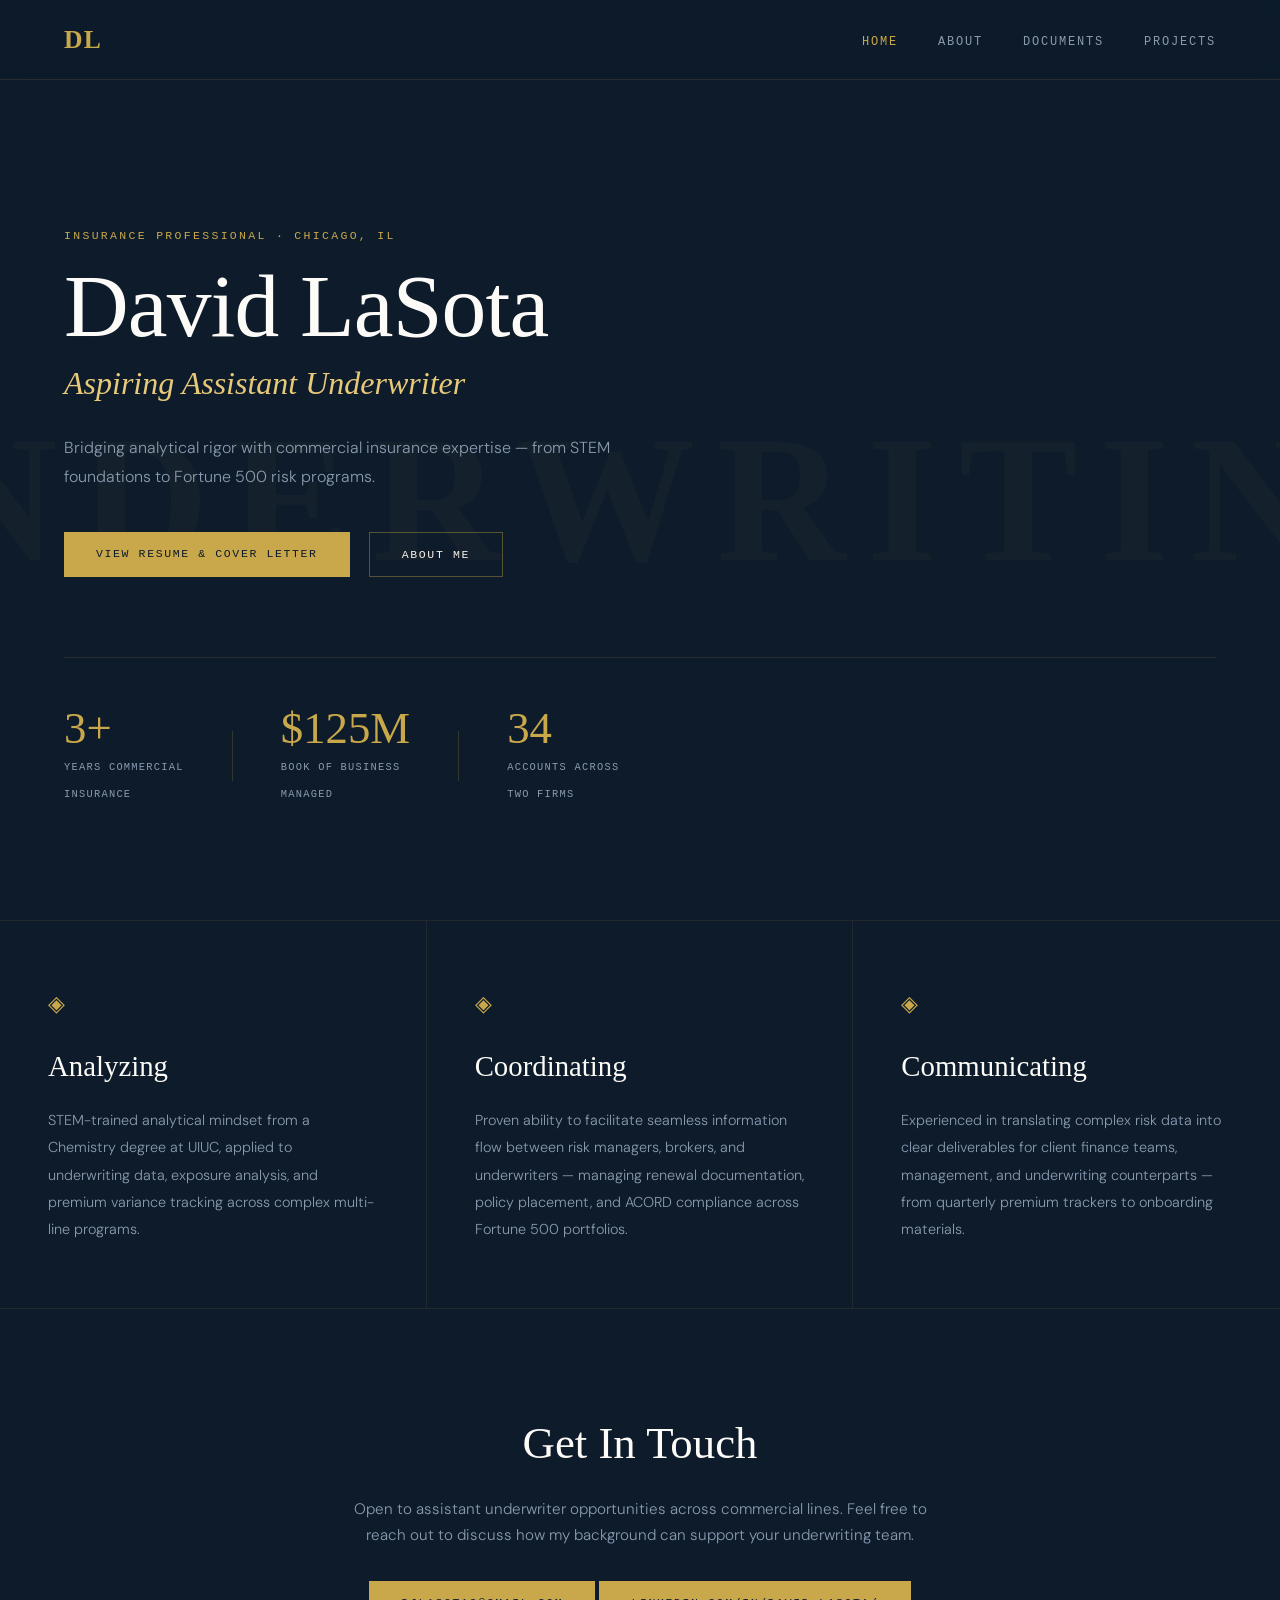
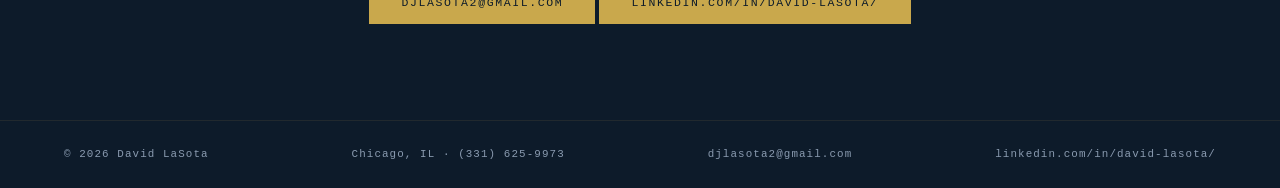
==== commit 4e13ef9f: "added linkedin button index.html" ====
--- a/index.html
+++ b/index.html
@@ -74,7 +74,7 @@
       <h3>Get In Touch</h3>
       <p>Open to assistant underwriter opportunities across commercial lines. Feel free to reach out to discuss how my background can support your underwriting team.</p>
       <a href="mailto:djlasota2@gmail.com" class="btn-primary">djlasota2@gmail.com</a>
-      <a href="https://www.linkedin.com/in/david-lasota/">linkedin.com/in/david-lasota/</a>
+      <a href="https://www.linkedin.com/in/david-lasota/" class="btn-primary">linkedin.com/in/david-lasota/</a>
     </div>
   </section>
 
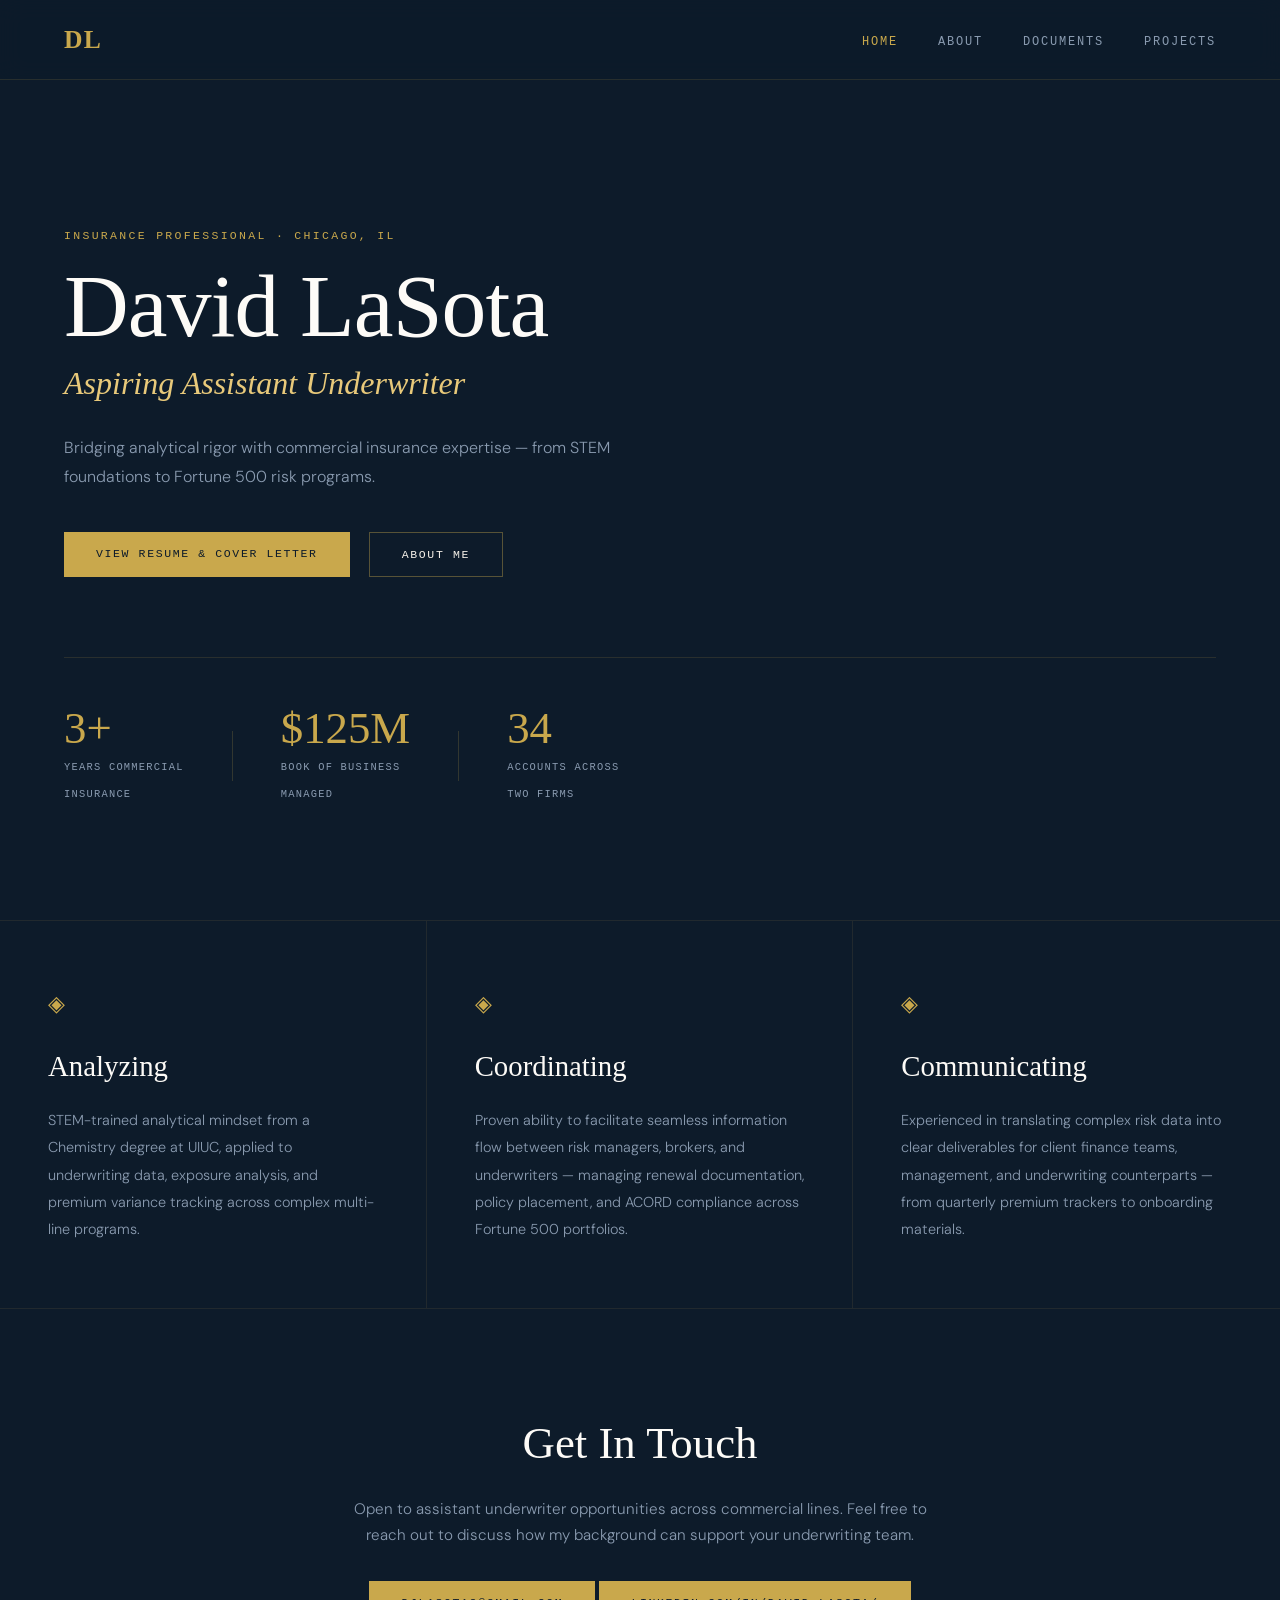
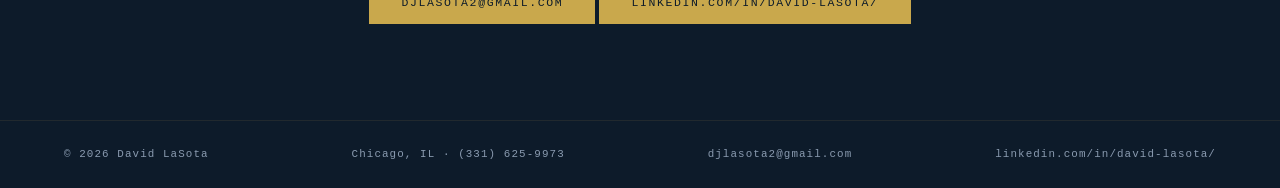
==== commit fd1ff91a: "deleted big UW index.html" ====
--- a/index.html
+++ b/index.html
@@ -22,7 +22,6 @@
   </nav>
 
   <section class="hero">
-    <div class="hero-bg-text">UNDERWRITING</div>
     <div class="hero-content">
       <p class="hero-eyebrow">Insurance Professional · Chicago, IL</p>
       <h1 class="hero-name">David LaSota</h1>
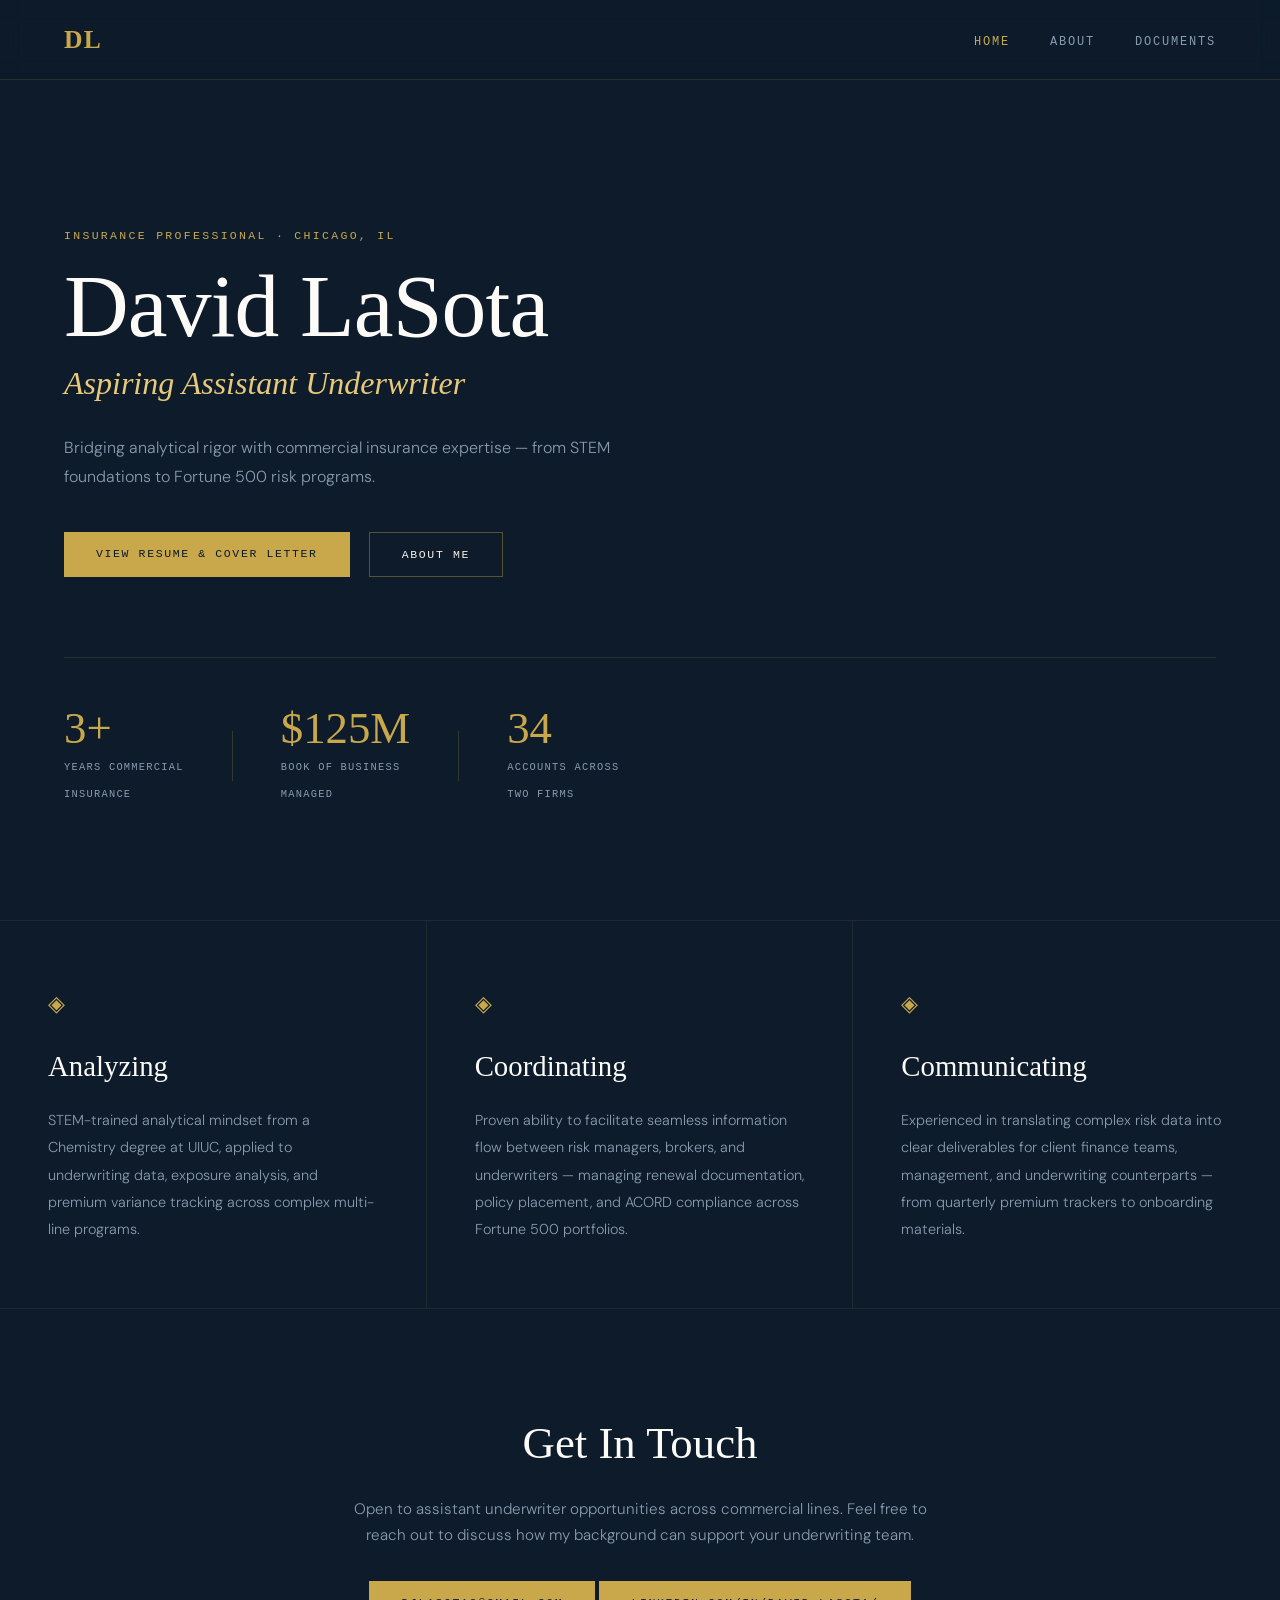
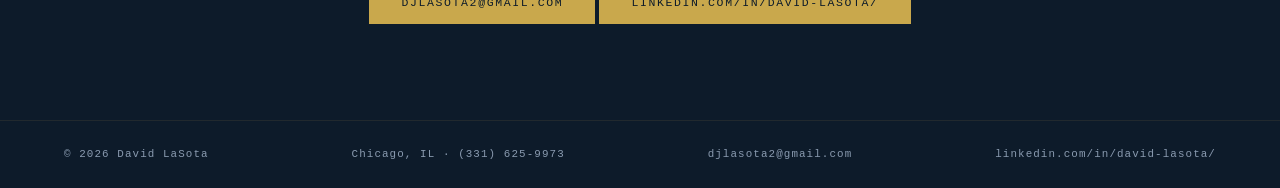
==== commit b9f49650: "deleted projects link index.html" ====
--- a/index.html
+++ b/index.html
@@ -17,7 +17,6 @@
       <li><a href="index.html" class="active">Home</a></li>
       <li><a href="about.html">About</a></li>
       <li><a href="documents.html">Documents</a></li>
-      <li><a href="projects.html">Projects</a></li>
     </ul>
   </nav>
 
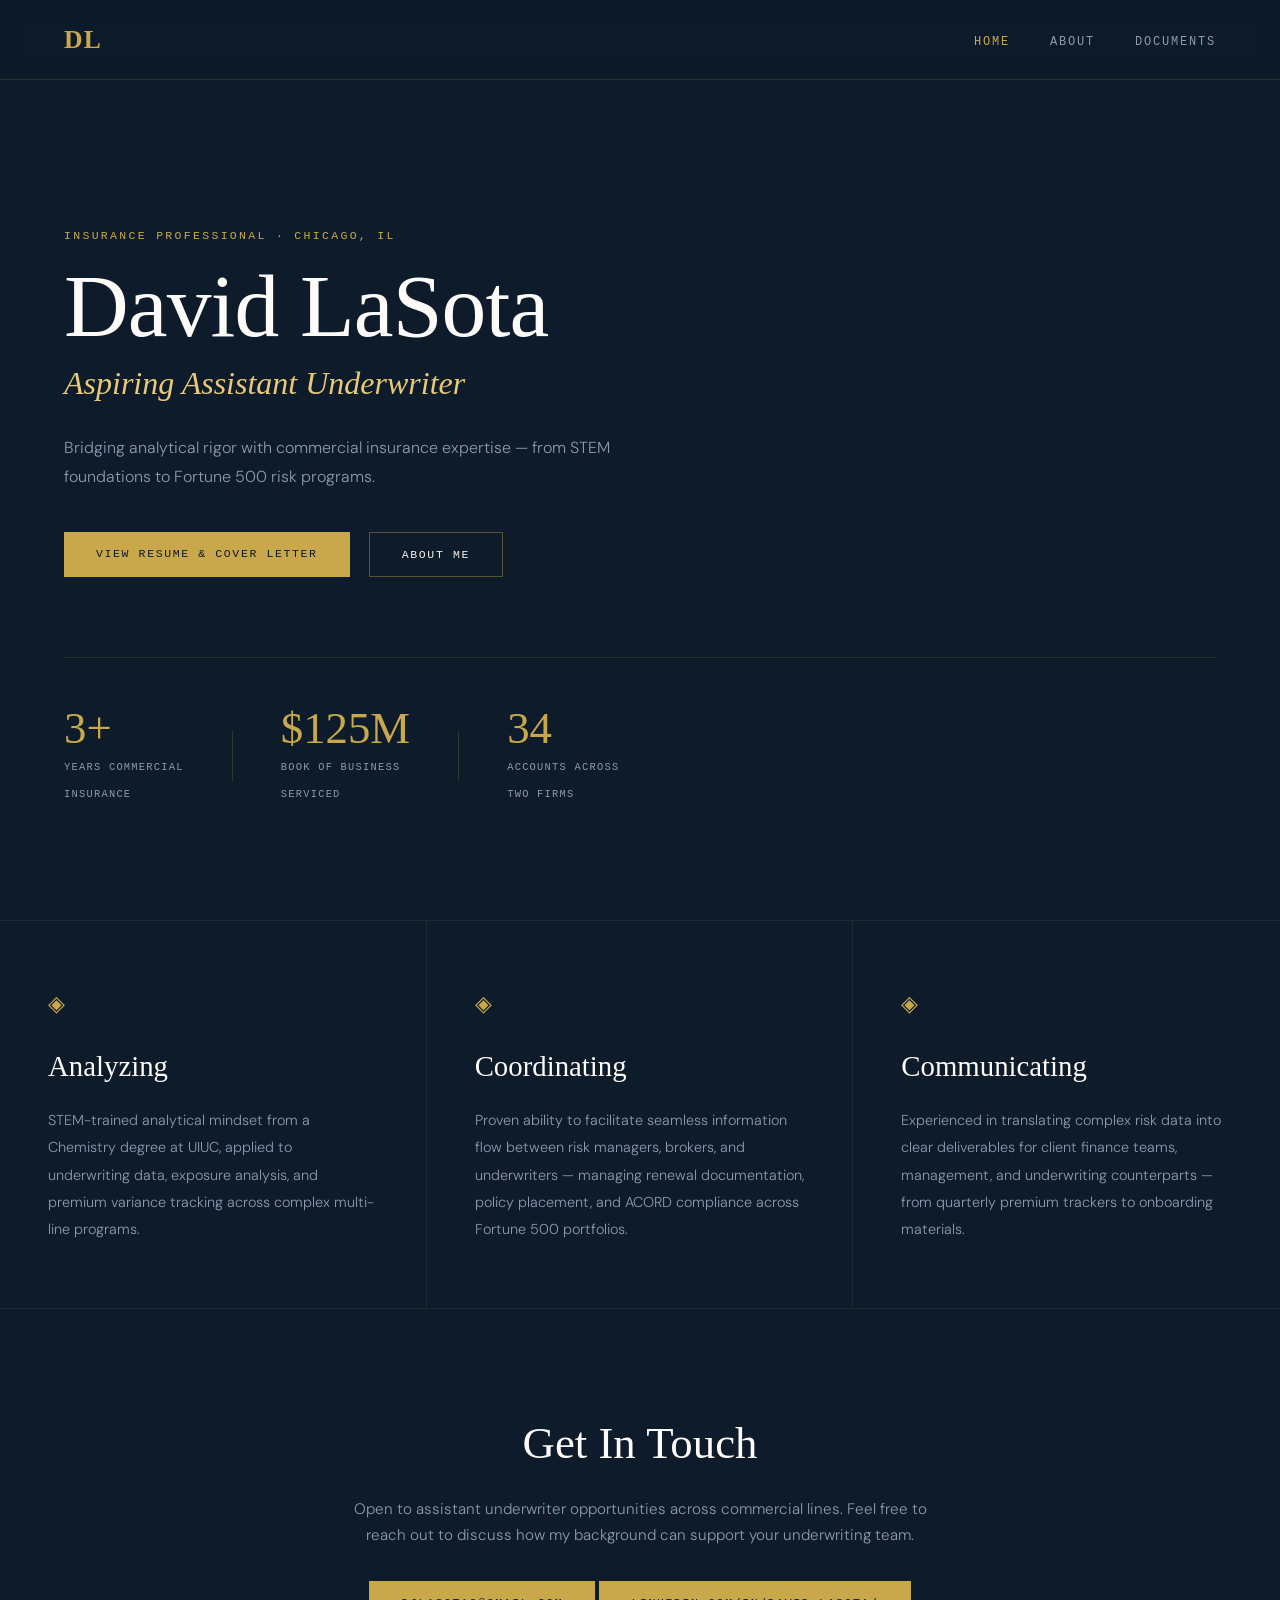
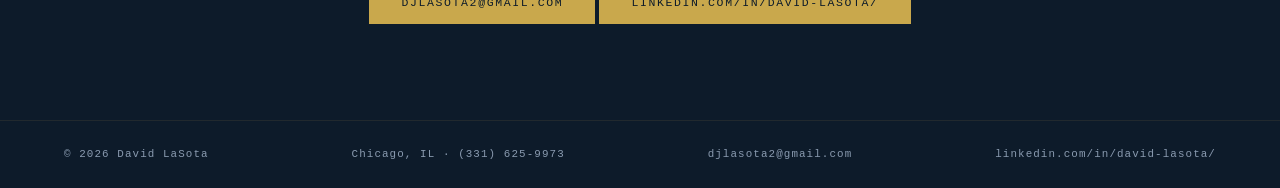
==== commit 8b4e4b75: "Update index.html" ====
--- a/index.html
+++ b/index.html
@@ -39,7 +39,7 @@
       <div class="stat-divider"></div>
       <div class="stat">
         <span class="stat-num">$125M</span>
-        <span class="stat-label">Book of Business<br>Managed</span>
+        <span class="stat-label">Book of Business<br>Serviced</span>
       </div>
       <div class="stat-divider"></div>
       <div class="stat">
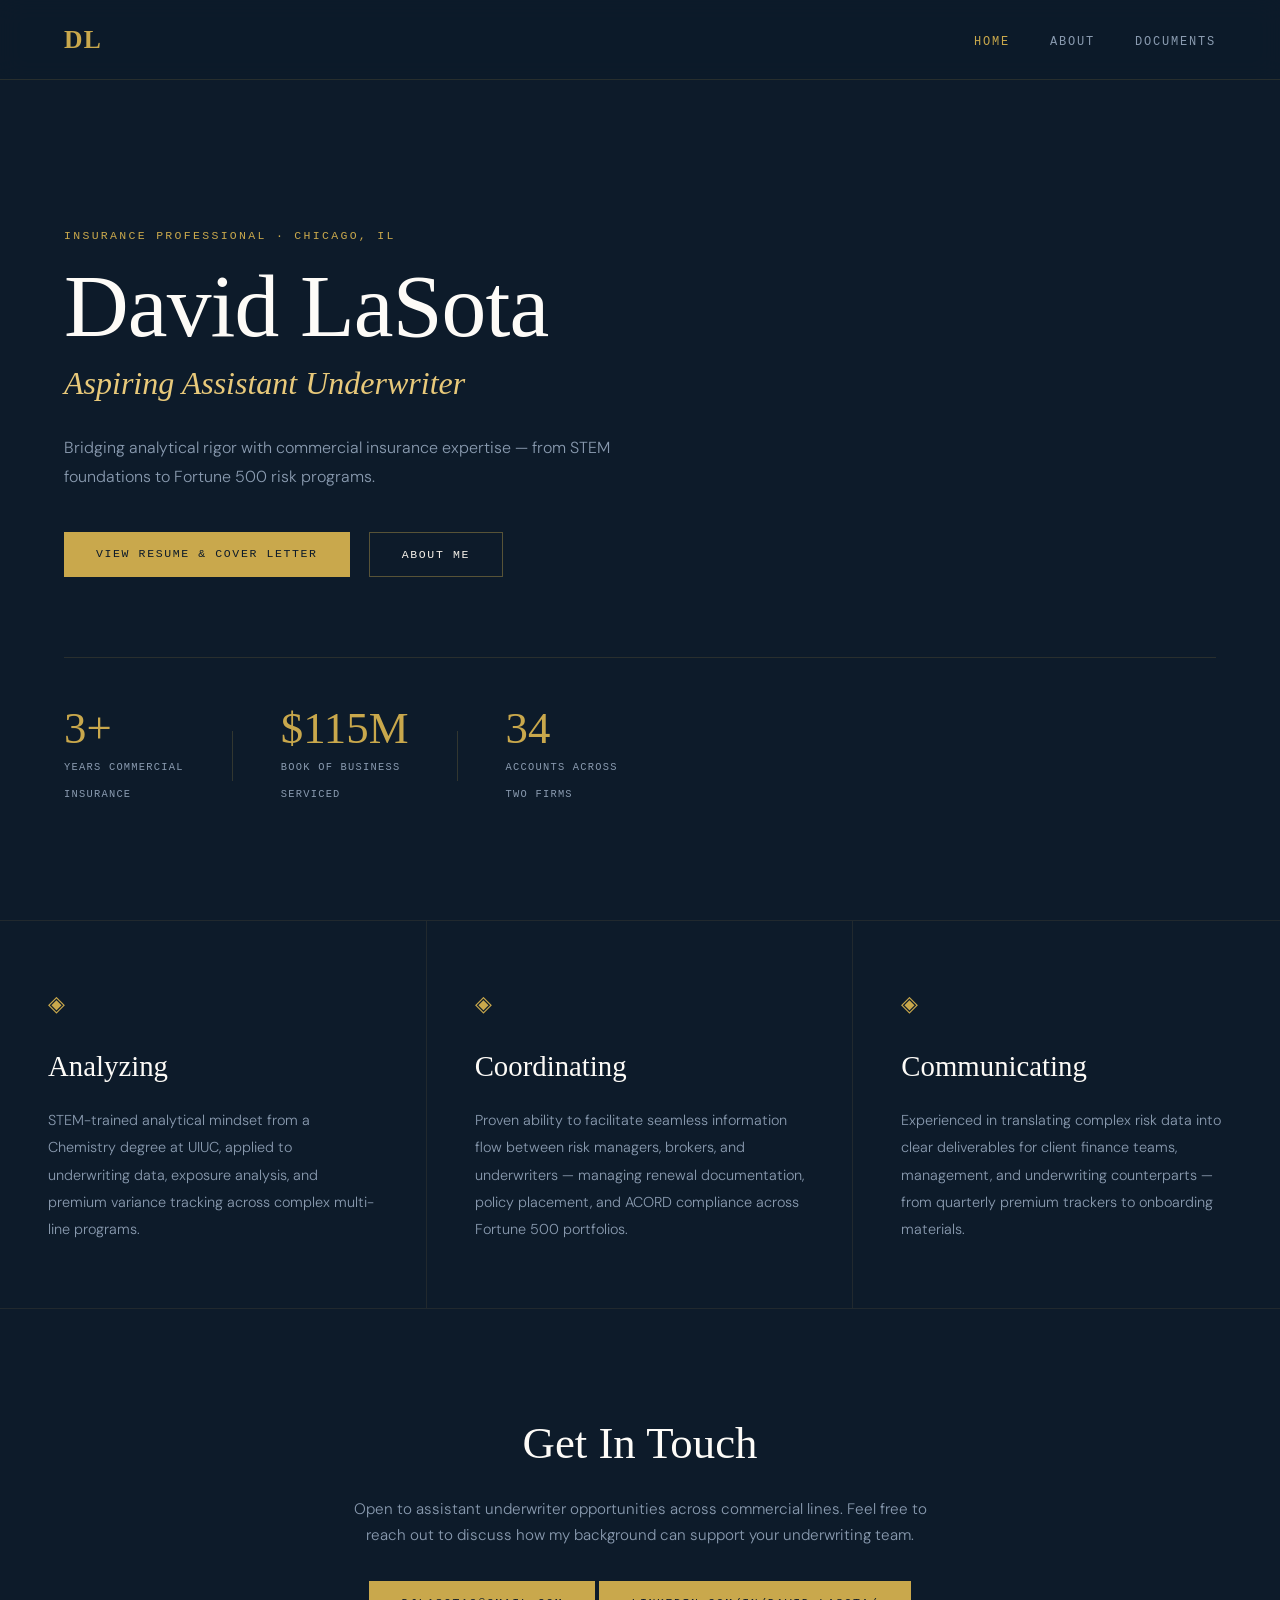
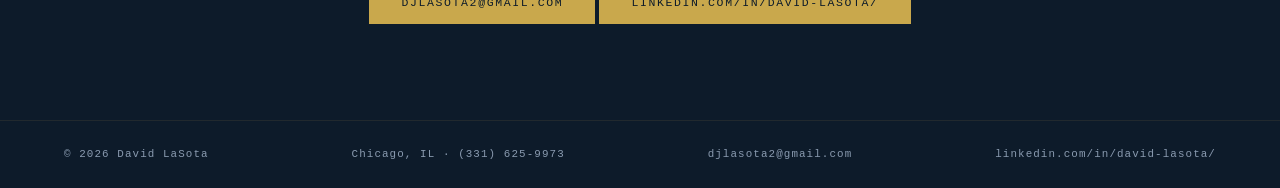
==== commit f44f5f71: "Update premium index.html" ====
--- a/index.html
+++ b/index.html
@@ -38,7 +38,7 @@
       </div>
       <div class="stat-divider"></div>
       <div class="stat">
-        <span class="stat-num">$125M</span>
+        <span class="stat-num">$115M</span>
         <span class="stat-label">Book of Business<br>Serviced</span>
       </div>
       <div class="stat-divider"></div>
